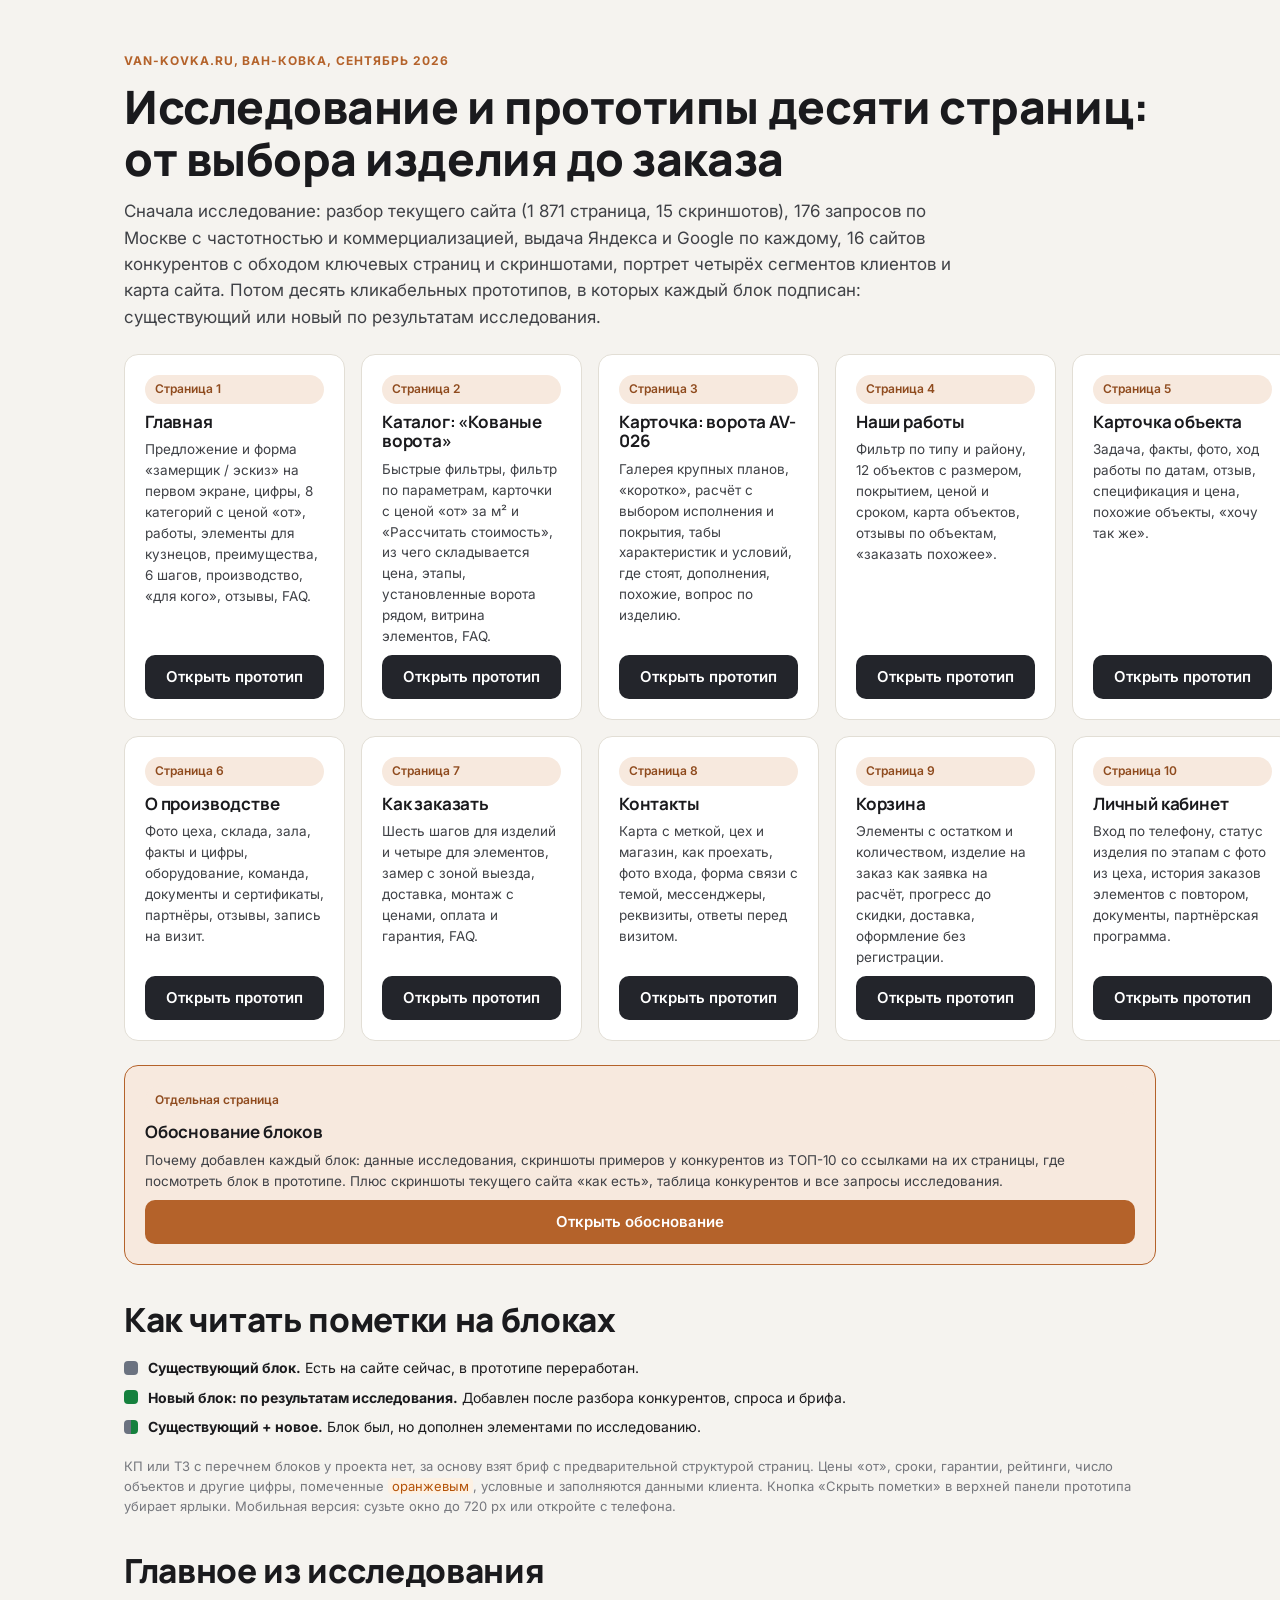
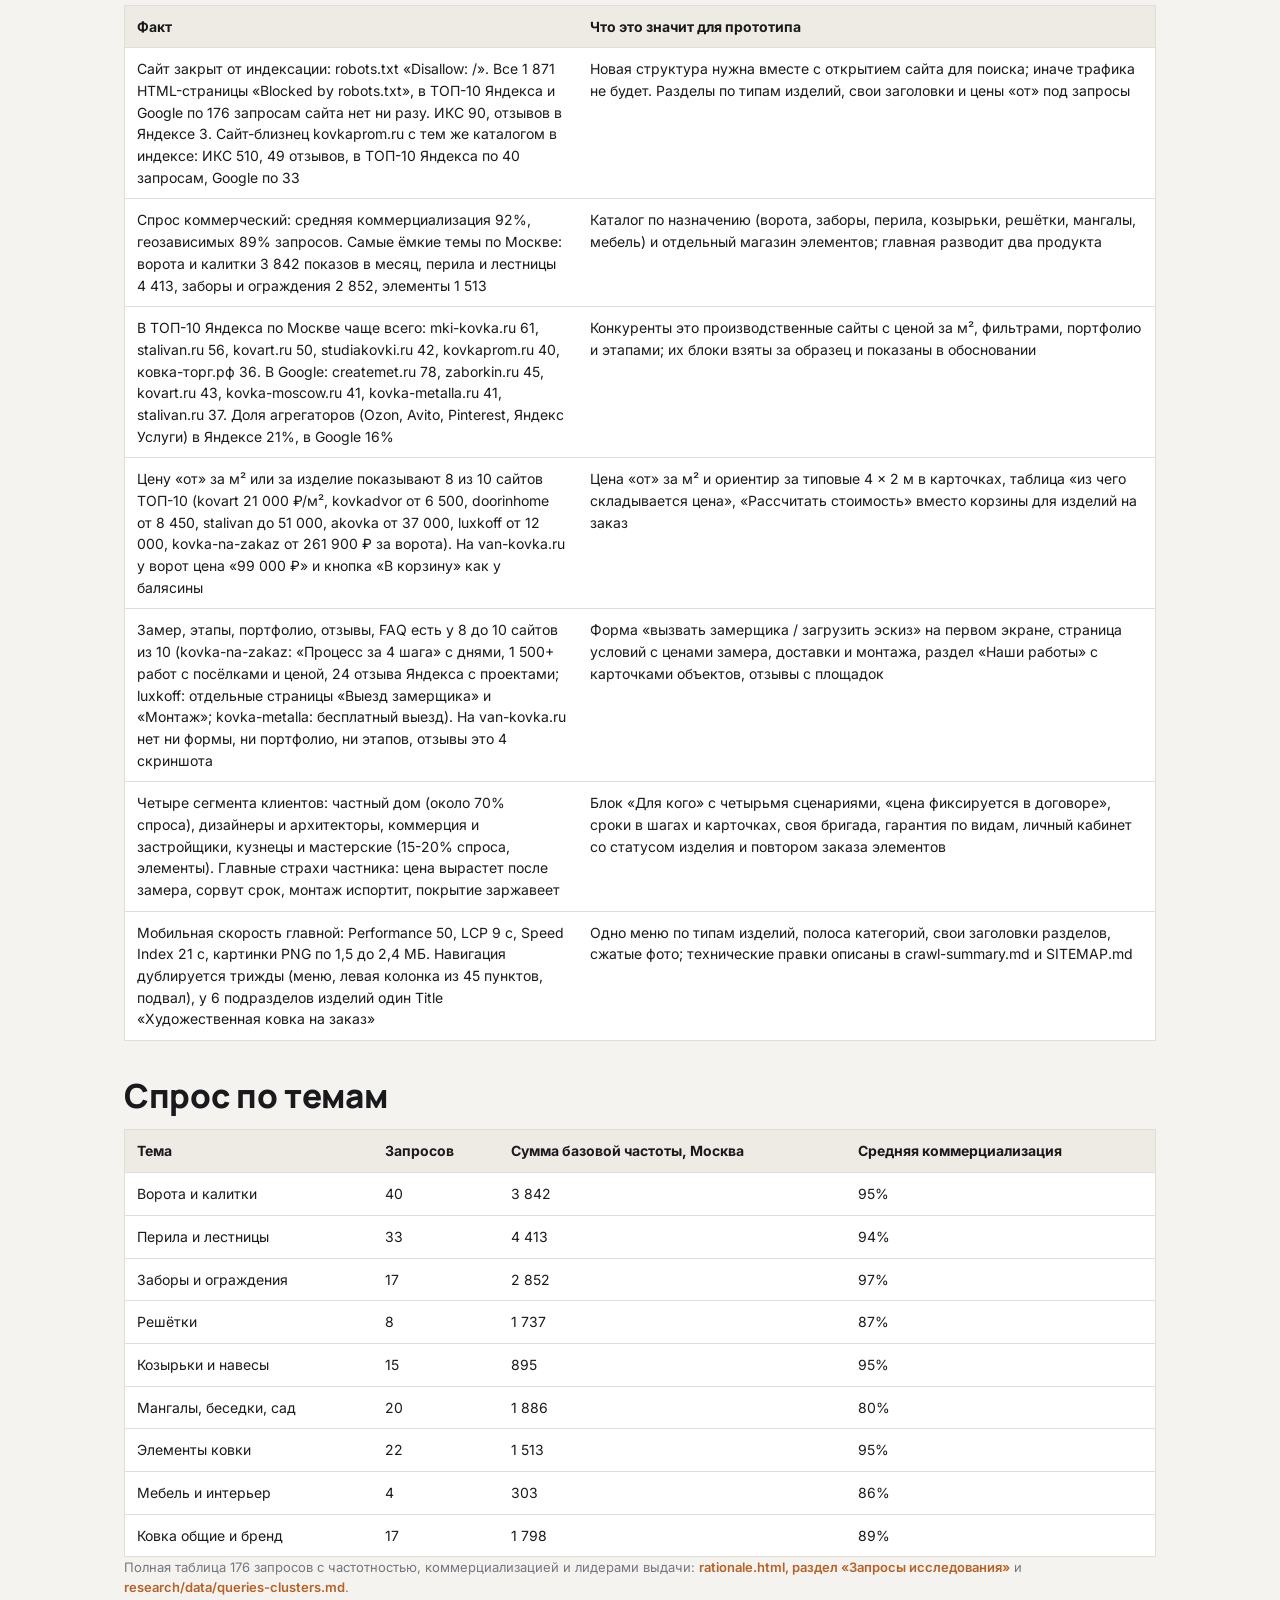
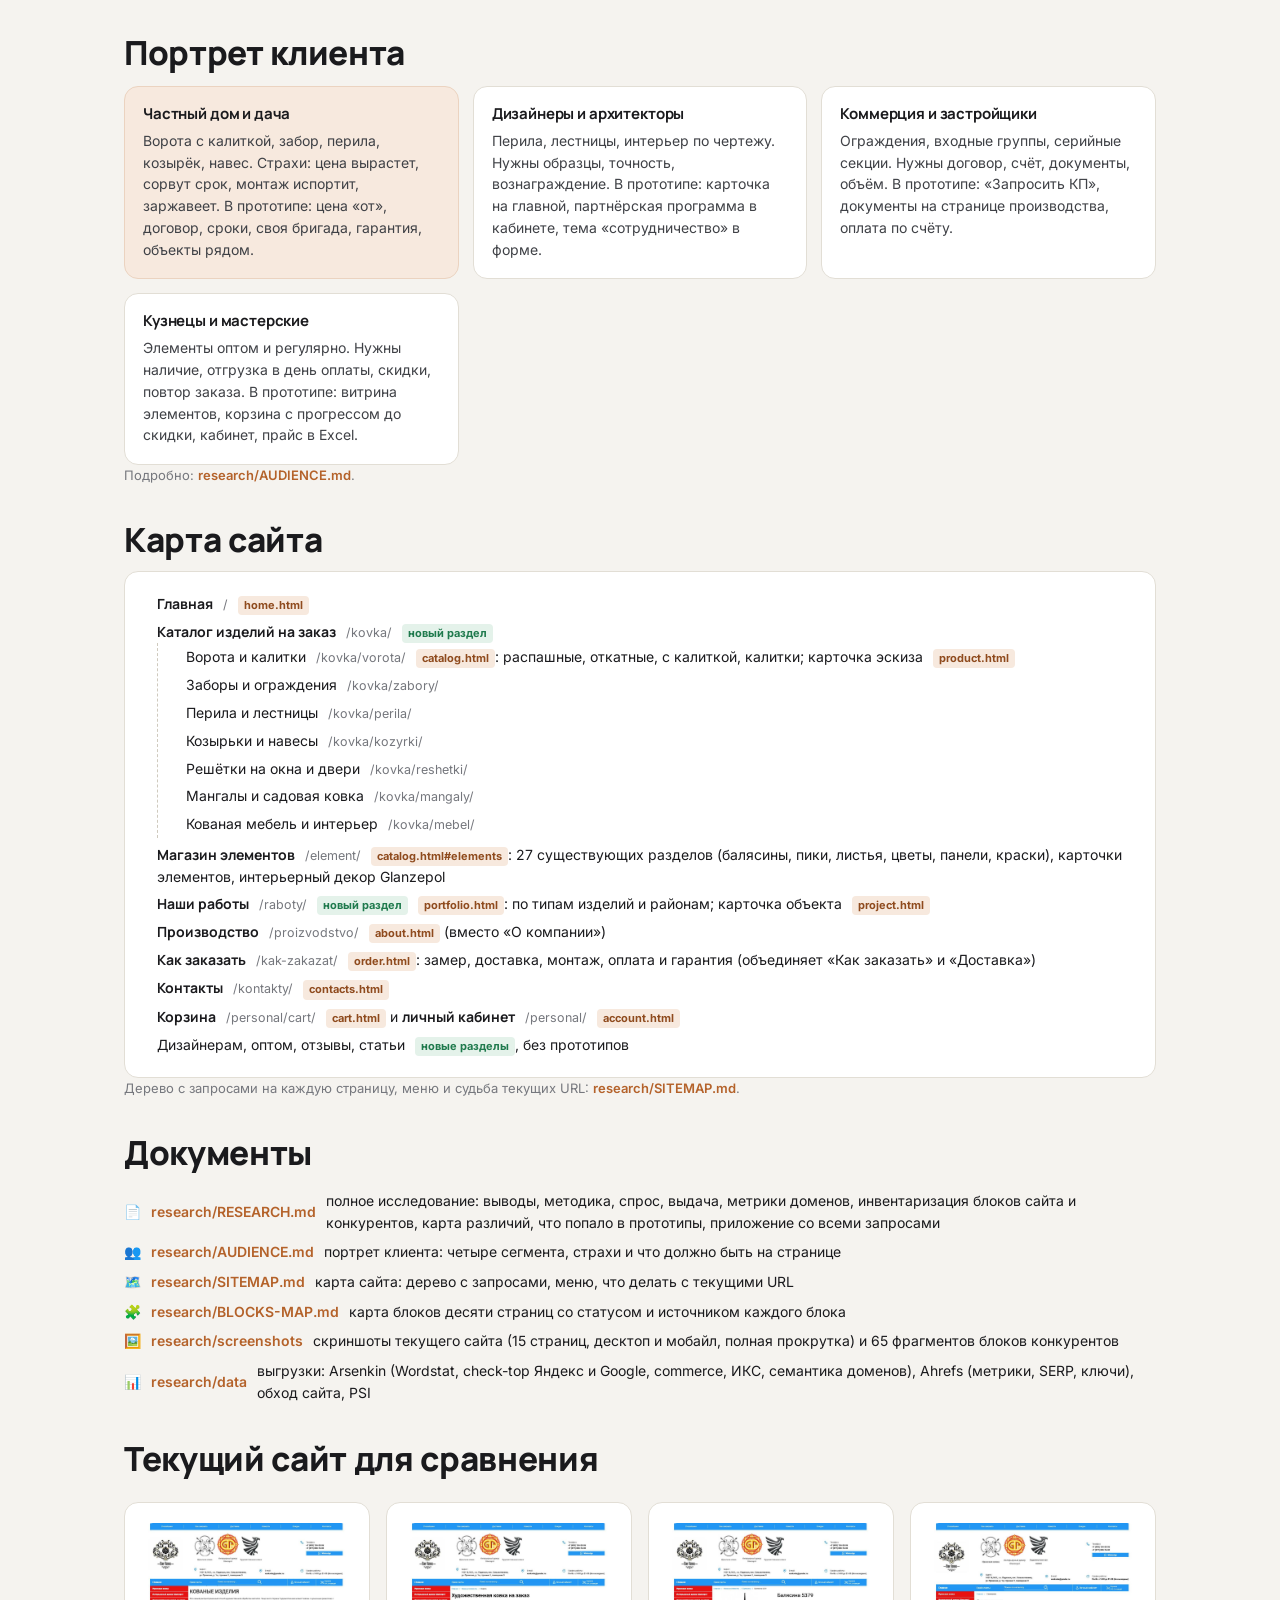
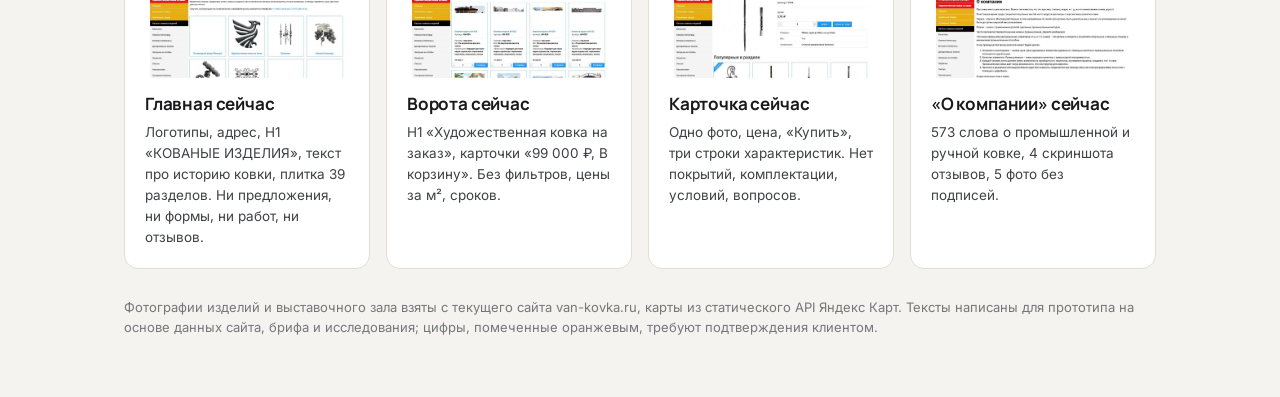
==== index.html @ 73a7fd53 "Исследование и прототипы десяти страниц van-kovka.ru: главная, каталог, карточка, работы, объект, пр" ====
<!DOCTYPE html>
<html lang="ru">
<head>
<meta charset="utf-8">
<meta name="viewport" content="width=device-width, initial-scale=1">
<title>Ван-Ковка: прототипы и исследование конкурентов</title>
<meta name="description" content="Прототипы десяти страниц van-kovka.ru (главная, каталог, карточка, портфолио, объект, производство, как заказать, контакты, корзина, кабинет) по итогам исследования 176 запросов, выдачи Яндекса и Google и 16 сайтов конкурентов.">
<link rel="preconnect" href="https://fonts.googleapis.com">
<link rel="preconnect" href="https://fonts.gstatic.com" crossorigin>
<link href="https://fonts.googleapis.com/css2?family=Inter:wght@400;500;600;700&family=Manrope:wght@500;700;800&display=swap" rel="stylesheet">
<link rel="icon" href="data:image/svg+xml,%3Csvg xmlns=%27http://www.w3.org/2000/svg%27 viewBox=%270 0 32 32%27%3E%3Crect width=%2732%27 height=%2732%27 rx=%277%27 fill=%27%23B4622A%27/%3E%3Ctext x=%2716%27 y=%2722%27 font-size=%2716%27 font-family=%27Arial%27 font-weight=%27700%27 fill=%27white%27 text-anchor=%27middle%27%3EВ%3C/text%3E%3C/svg%3E">
<link rel="stylesheet" href="assets/styles.css?v=1">
<style>body{padding-top:0}.hub .tree{margin-top:12px}.hub h2{margin-top:36px}.hub .hub-card img{border-radius:8px;margin-bottom:8px}.hub .persona-grid .info h3{font-size:15px}</style>
</head>
<body>
<div class="hub">
  <span class="eyebrow">van-kovka.ru, Ван-Ковка, сентябрь 2026</span>
  <h1>Исследование и прототипы десяти страниц: от выбора изделия до заказа</h1>
  <p style="font-size:17px;color:var(--ink-2);max-width:860px;margin-top:12px">Сначала исследование: разбор текущего сайта (1 871 страница, 15 скриншотов), 176 запросов по Москве с частотностью и коммерциализацией, выдача Яндекса и Google по каждому, 16 сайтов конкурентов с обходом ключевых страниц и скриншотами, портрет четырёх сегментов клиентов и карта сайта. Потом десять кликабельных прототипов, в которых каждый блок подписан: существующий или новый по результатам исследования.</p>

  <div class="hub-grid five"><a class="hub-card" href="prototypes/home.html"><span class="chip brand">Страница 1</span><h3>Главная</h3><p>Предложение и форма «замерщик / эскиз» на первом экране, цифры, 8 категорий с ценой «от», работы, элементы для кузнецов, преимущества, 6 шагов, производство, «для кого», отзывы, FAQ.</p><span class="btn btn-dark">Открыть прототип</span></a><a class="hub-card" href="prototypes/catalog.html"><span class="chip brand">Страница 2</span><h3>Каталог: «Кованые ворота»</h3><p>Быстрые фильтры, фильтр по параметрам, карточки с ценой «от» за м² и «Рассчитать стоимость», из чего складывается цена, этапы, установленные ворота рядом, витрина элементов, FAQ.</p><span class="btn btn-dark">Открыть прототип</span></a><a class="hub-card" href="prototypes/product.html"><span class="chip brand">Страница 3</span><h3>Карточка: ворота AV-026</h3><p>Галерея крупных планов, «коротко», расчёт с выбором исполнения и покрытия, табы характеристик и условий, где стоят, дополнения, похожие, вопрос по изделию.</p><span class="btn btn-dark">Открыть прототип</span></a><a class="hub-card" href="prototypes/portfolio.html"><span class="chip brand">Страница 4</span><h3>Наши работы</h3><p>Фильтр по типу и району, 12 объектов с размером, покрытием, ценой и сроком, карта объектов, отзывы по объектам, «заказать похожее».</p><span class="btn btn-dark">Открыть прототип</span></a><a class="hub-card" href="prototypes/project.html"><span class="chip brand">Страница 5</span><h3>Карточка объекта</h3><p>Задача, факты, фото, ход работы по датам, отзыв, спецификация и цена, похожие объекты, «хочу так же».</p><span class="btn btn-dark">Открыть прототип</span></a><a class="hub-card" href="prototypes/about.html"><span class="chip brand">Страница 6</span><h3>О производстве</h3><p>Фото цеха, склада, зала, факты и цифры, оборудование, команда, документы и сертификаты, партнёры, отзывы, запись на визит.</p><span class="btn btn-dark">Открыть прототип</span></a><a class="hub-card" href="prototypes/order.html"><span class="chip brand">Страница 7</span><h3>Как заказать</h3><p>Шесть шагов для изделий и четыре для элементов, замер с зоной выезда, доставка, монтаж с ценами, оплата и гарантия, FAQ.</p><span class="btn btn-dark">Открыть прототип</span></a><a class="hub-card" href="prototypes/contacts.html"><span class="chip brand">Страница 8</span><h3>Контакты</h3><p>Карта с меткой, цех и магазин, как проехать, фото входа, форма связи с темой, мессенджеры, реквизиты, ответы перед визитом.</p><span class="btn btn-dark">Открыть прототип</span></a><a class="hub-card" href="prototypes/cart.html"><span class="chip brand">Страница 9</span><h3>Корзина</h3><p>Элементы с остатком и количеством, изделие на заказ как заявка на расчёт, прогресс до скидки, доставка, оформление без регистрации.</p><span class="btn btn-dark">Открыть прототип</span></a><a class="hub-card" href="prototypes/account.html"><span class="chip brand">Страница 10</span><h3>Личный кабинет</h3><p>Вход по телефону, статус изделия по этапам с фото из цеха, история заказов элементов с повтором, документы, партнёрская программа.</p><span class="btn btn-dark">Открыть прототип</span></a></div>

  <a class="hub-card" href="rationale.html" style="border-color:var(--brand);background:var(--brand-soft);margin-bottom:8px"><span class="chip brand">Отдельная страница</span><h3>Обоснование блоков</h3><p>Почему добавлен каждый блок: данные исследования, скриншоты примеров у конкурентов из ТОП-10 со ссылками на их страницы, где посмотреть блок в прототипе. Плюс скриншоты текущего сайта «как есть», таблица конкурентов и все запросы исследования.</p><span class="btn btn-primary">Открыть обоснование</span></a>

  <h2>Как читать пометки на блоках</h2>
  <div class="legend">
    <div><i style="background:#6B7280"></i><span><b>Существующий блок.</b> Есть на сайте сейчас, в прототипе переработан.</span></div>
    <div><i style="background:#15803D"></i><span><b>Новый блок: по результатам исследования.</b> Добавлен после разбора конкурентов, спроса и брифа.</span></div>
    <div><i style="background:linear-gradient(90deg,#6B7280 0 50%,#15803D 50% 100%)"></i><span><b>Существующий + новое.</b> Блок был, но дополнен элементами по исследованию.</span></div>
  </div>
  <p class="muted small">КП или ТЗ с перечнем блоков у проекта нет, за основу взят бриф с предварительной структурой страниц. Цены «от», сроки, гарантии, рейтинги, число объектов и другие цифры, помеченные <span class="fill">оранжевым</span>, условные и заполняются данными клиента. Кнопка «Скрыть пометки» в верхней панели прототипа убирает ярлыки. Мобильная версия: сузьте окно до 720 px или откройте с телефона.</p>

  <h2>Главное из исследования</h2>
  <table style="margin-top:14px">
    <tr><th style="width:44%">Факт</th><th>Что это значит для прототипа</th></tr>
    <tr><td>Сайт закрыт от индексации: robots.txt «Disallow: /». Все 1 871 HTML-страницы «Blocked by robots.txt», в ТОП-10 Яндекса и Google по 176 запросам сайта нет ни разу. ИКС 90, отзывов в Яндексе 3. Сайт-близнец kovkaprom.ru с тем же каталогом в индексе: ИКС 510, 49 отзывов, в ТОП-10 Яндекса по 40 запросам, Google по 33</td><td>Новая структура нужна вместе с открытием сайта для поиска; иначе трафика не будет. Разделы по типам изделий, свои заголовки и цены «от» под запросы</td></tr>
    <tr><td>Спрос коммерческий: средняя коммерциализация 92%, геозависимых 89% запросов. Самые ёмкие темы по Москве: ворота и калитки 3 842 показов в месяц, перила и лестницы 4 413, заборы и ограждения 2 852, элементы 1 513</td><td>Каталог по назначению (ворота, заборы, перила, козырьки, решётки, мангалы, мебель) и отдельный магазин элементов; главная разводит два продукта</td></tr>
    <tr><td>В ТОП-10 Яндекса по Москве чаще всего: mki-kovka.ru 61, stalivan.ru 56, kovart.ru 50, studiakovki.ru 42, kovkaprom.ru 40, ковка-торг.рф 36. В Google: createmet.ru 78, zaborkin.ru 45, kovart.ru 43, kovka-moscow.ru 41, kovka-metalla.ru 41, stalivan.ru 37. Доля агрегаторов (Ozon, Avito, Pinterest, Яндекс Услуги) в Яндексе 21%, в Google 16%</td><td>Конкуренты это производственные сайты с ценой за м², фильтрами, портфолио и этапами; их блоки взяты за образец и показаны в обосновании</td></tr>
    <tr><td>Цену «от» за м² или за изделие показывают 8 из 10 сайтов ТОП-10 (kovart 21 000 ₽/м², kovkadvor от 6 500, doorinhome от 8 450, stalivan до 51 000, akovka от 37 000, luxkoff от 12 000, kovka-na-zakaz от 261 900 ₽ за ворота). На van-kovka.ru у ворот цена «99 000 ₽» и кнопка «В корзину» как у балясины</td><td>Цена «от» за м² и ориентир за типовые 4 × 2 м в карточках, таблица «из чего складывается цена», «Рассчитать стоимость» вместо корзины для изделий на заказ</td></tr>
    <tr><td>Замер, этапы, портфолио, отзывы, FAQ есть у 8 до 10 сайтов из 10 (kovka-na-zakaz: «Процесс за 4 шага» с днями, 1 500+ работ с посёлками и ценой, 24 отзыва Яндекса с проектами; luxkoff: отдельные страницы «Выезд замерщика» и «Монтаж»; kovka-metalla: бесплатный выезд). На van-kovka.ru нет ни формы, ни портфолио, ни этапов, отзывы это 4 скриншота</td><td>Форма «вызвать замерщика / загрузить эскиз» на первом экране, страница условий с ценами замера, доставки и монтажа, раздел «Наши работы» с карточками объектов, отзывы с площадок</td></tr>
    <tr><td>Четыре сегмента клиентов: частный дом (около 70% спроса), дизайнеры и архитекторы, коммерция и застройщики, кузнецы и мастерские (15-20% спроса, элементы). Главные страхи частника: цена вырастет после замера, сорвут срок, монтаж испортит, покрытие заржавеет</td><td>Блок «Для кого» с четырьмя сценариями, «цена фиксируется в договоре», сроки в шагах и карточках, своя бригада, гарантия по видам, личный кабинет со статусом изделия и повтором заказа элементов</td></tr>
    <tr><td>Мобильная скорость главной: Performance 50, LCP 9 с, Speed Index 21 с, картинки PNG по 1,5 до 2,4 МБ. Навигация дублируется трижды (меню, левая колонка из 45 пунктов, подвал), у 6 подразделов изделий один Title «Художественная ковка на заказ»</td><td>Одно меню по типам изделий, полоса категорий, свои заголовки разделов, сжатые фото; технические правки описаны в crawl-summary.md и SITEMAP.md</td></tr>
  </table>

  <h2>Спрос по темам</h2>
  <table style="margin-top:14px"><tr><th>Тема</th><th>Запросов</th><th>Сумма базовой частоты, Москва</th><th>Средняя коммерциализация</th></tr><tr><td>Ворота и калитки</td><td>40</td><td>3 842</td><td>95%</td></tr><tr><td>Перила и лестницы</td><td>33</td><td>4 413</td><td>94%</td></tr><tr><td>Заборы и ограждения</td><td>17</td><td>2 852</td><td>97%</td></tr><tr><td>Решётки</td><td>8</td><td>1 737</td><td>87%</td></tr><tr><td>Козырьки и навесы</td><td>15</td><td>895</td><td>95%</td></tr><tr><td>Мангалы, беседки, сад</td><td>20</td><td>1 886</td><td>80%</td></tr><tr><td>Элементы ковки</td><td>22</td><td>1 513</td><td>95%</td></tr><tr><td>Мебель и интерьер</td><td>4</td><td>303</td><td>86%</td></tr><tr><td>Ковка общие и бренд</td><td>17</td><td>1 798</td><td>89%</td></tr></table>
  <p class="muted small">Полная таблица 176 запросов с частотностью, коммерциализацией и лидерами выдачи: <a href="rationale.html#queries" style="color:var(--brand);font-weight:600">rationale.html, раздел «Запросы исследования»</a> и <a href="https://github.com/takedown-desing/van-kovka-prototype/blob/main/research/data/queries-clusters.md" style="color:var(--brand);font-weight:600">research/data/queries-clusters.md</a>.</p>

  <h2>Портрет клиента</h2>
  <div class="persona-grid" style="margin-top:14px">
    <div class="info accent"><h3>Частный дом и дача</h3><p>Ворота с калиткой, забор, перила, козырёк, навес. Страхи: цена вырастет, сорвут срок, монтаж испортит, заржавеет. В прототипе: цена «от», договор, сроки, своя бригада, гарантия, объекты рядом.</p></div>
    <div class="info"><h3>Дизайнеры и архитекторы</h3><p>Перила, лестницы, интерьер по чертежу. Нужны образцы, точность, вознаграждение. В прототипе: карточка на главной, партнёрская программа в кабинете, тема «сотрудничество» в форме.</p></div>
    <div class="info"><h3>Коммерция и застройщики</h3><p>Ограждения, входные группы, серийные секции. Нужны договор, счёт, документы, объём. В прототипе: «Запросить КП», документы на странице производства, оплата по счёту.</p></div>
    <div class="info"><h3>Кузнецы и мастерские</h3><p>Элементы оптом и регулярно. Нужны наличие, отгрузка в день оплаты, скидки, повтор заказа. В прототипе: витрина элементов, корзина с прогрессом до скидки, кабинет, прайс в Excel.</p></div>
  </div>
  <p class="muted small">Подробно: <a href="https://github.com/takedown-desing/van-kovka-prototype/blob/main/research/AUDIENCE.md" style="color:var(--brand);font-weight:600">research/AUDIENCE.md</a>.</p>

  <h2>Карта сайта</h2>
  <div class="tree">
    <ul>
      <li><b>Главная</b> <span class="u">/</span> <span class="k">home.html</span></li>
      <li><b>Каталог изделий на заказ</b> <span class="u">/kovka/</span> <span class="n">новый раздел</span>
        <ul>
          <li>Ворота и калитки <span class="u">/kovka/vorota/</span> <span class="k">catalog.html</span>: распашные, откатные, с калиткой, калитки; карточка эскиза <span class="k">product.html</span></li>
          <li>Заборы и ограждения <span class="u">/kovka/zabory/</span></li>
          <li>Перила и лестницы <span class="u">/kovka/perila/</span></li>
          <li>Козырьки и навесы <span class="u">/kovka/kozyrki/</span></li>
          <li>Решётки на окна и двери <span class="u">/kovka/reshetki/</span></li>
          <li>Мангалы и садовая ковка <span class="u">/kovka/mangaly/</span></li>
          <li>Кованая мебель и интерьер <span class="u">/kovka/mebel/</span></li>
        </ul>
      </li>
      <li><b>Магазин элементов</b> <span class="u">/element/</span> <span class="k">catalog.html#elements</span>: 27 существующих разделов (балясины, пики, листья, цветы, панели, краски), карточки элементов, интерьерный декор Glanzepol</li>
      <li><b>Наши работы</b> <span class="u">/raboty/</span> <span class="n">новый раздел</span> <span class="k">portfolio.html</span>: по типам изделий и районам; карточка объекта <span class="k">project.html</span></li>
      <li><b>Производство</b> <span class="u">/proizvodstvo/</span> <span class="k">about.html</span> (вместо «О компании»)</li>
      <li><b>Как заказать</b> <span class="u">/kak-zakazat/</span> <span class="k">order.html</span>: замер, доставка, монтаж, оплата и гарантия (объединяет «Как заказать» и «Доставка»)</li>
      <li><b>Контакты</b> <span class="u">/kontakty/</span> <span class="k">contacts.html</span></li>
      <li><b>Корзина</b> <span class="u">/personal/cart/</span> <span class="k">cart.html</span> и <b>личный кабинет</b> <span class="u">/personal/</span> <span class="k">account.html</span></li>
      <li>Дизайнерам, оптом, отзывы, статьи <span class="n">новые разделы</span>, без прототипов</li>
    </ul>
  </div>
  <p class="muted small">Дерево с запросами на каждую страницу, меню и судьба текущих URL: <a href="https://github.com/takedown-desing/van-kovka-prototype/blob/main/research/SITEMAP.md" style="color:var(--brand);font-weight:600">research/SITEMAP.md</a>.</p>

  <h2>Документы</h2>
  <div class="legend">
    <div><span>📄</span><a href="https://github.com/takedown-desing/van-kovka-prototype/blob/main/research/RESEARCH.md" style="color:var(--brand);font-weight:600">research/RESEARCH.md</a><span>полное исследование: выводы, методика, спрос, выдача, метрики доменов, инвентаризация блоков сайта и конкурентов, карта различий, что попало в прототипы, приложение со всеми запросами</span></div>
    <div><span>👥</span><a href="https://github.com/takedown-desing/van-kovka-prototype/blob/main/research/AUDIENCE.md" style="color:var(--brand);font-weight:600">research/AUDIENCE.md</a><span>портрет клиента: четыре сегмента, страхи и что должно быть на странице</span></div>
    <div><span>🗺️</span><a href="https://github.com/takedown-desing/van-kovka-prototype/blob/main/research/SITEMAP.md" style="color:var(--brand);font-weight:600">research/SITEMAP.md</a><span>карта сайта: дерево с запросами, меню, что делать с текущими URL</span></div>
    <div><span>🧩</span><a href="https://github.com/takedown-desing/van-kovka-prototype/blob/main/research/BLOCKS-MAP.md" style="color:var(--brand);font-weight:600">research/BLOCKS-MAP.md</a><span>карта блоков десяти страниц со статусом и источником каждого блока</span></div>
    <div><span>🖼️</span><a href="https://github.com/takedown-desing/van-kovka-prototype/tree/main/research/screenshots" style="color:var(--brand);font-weight:600">research/screenshots</a><span>скриншоты текущего сайта (15 страниц, десктоп и мобайл, полная прокрутка) и 65 фрагментов блоков конкурентов</span></div>
    <div><span>📊</span><a href="https://github.com/takedown-desing/van-kovka-prototype/tree/main/research/data" style="color:var(--brand);font-weight:600">research/data</a><span>выгрузки: Arsenkin (Wordstat, check-top Яндекс и Google, commerce, ИКС, семантика доменов), Ahrefs (метрики, SERP, ключи), обход сайта, PSI</span></div>
  </div>

  <h2>Текущий сайт для сравнения</h2>
  <div class="hub-grid four">
    <a class="hub-card" href="research/screenshots/van-kovka_home_desktop.jpeg"><img src="research/screenshots/was/was-home-top.jpg" alt="" loading="lazy"><h3>Главная сейчас</h3><p>Логотипы, адрес, H1 «КОВАНЫЕ ИЗДЕЛИЯ», текст про историю ковки, плитка 39 разделов. Ни предложения, ни формы, ни работ, ни отзывов.</p></a>
    <a class="hub-card" href="research/screenshots/van-kovka_vorota_desktop.jpeg"><img src="research/screenshots/was/was-vorota-top.jpg" alt="" loading="lazy"><h3>Ворота сейчас</h3><p>H1 «Художественная ковка на заказ», карточки «99 000 ₽, В корзину». Без фильтров, цены за м², сроков.</p></a>
    <a class="hub-card" href="research/screenshots/van-kovka_product_desktop.jpeg"><img src="research/screenshots/was/was-product-top.jpg" alt="" loading="lazy"><h3>Карточка сейчас</h3><p>Одно фото, цена, «Купить», три строки характеристик. Нет покрытий, комплектации, условий, вопросов.</p></a>
    <a class="hub-card" href="research/screenshots/van-kovka_about_desktop.jpeg"><img src="research/screenshots/was/was-about-top.jpg" alt="" loading="lazy"><h3>«О компании» сейчас</h3><p>573 слова о промышленной и ручной ковке, 4 скриншота отзывов, 5 фото без подписей.</p></a>
  </div>

  <p class="muted small" style="margin-top:28px">Фотографии изделий и выставочного зала взяты с текущего сайта van-kovka.ru, карты из статического API Яндекс Карт. Тексты написаны для прототипа на основе данных сайта, брифа и исследования; цифры, помеченные оранжевым, требуют подтверждения клиентом.</p>
</div>
</body>
</html>
---- assets/styles.css ----
/* Ван-Ковка, прототип. Дизайн-система.
   Направление: производственный сайт художественной ковки. Светлый тёплый фон, графитовый текст,
   медный акцент на действиях (цвет патины и горячего металла), тёмный графит в шапке и на тёмных секциях.
   Логотип и фотографии взяты с текущего сайта van-kovka.ru. */

:root{
  --bg:#F5F3EF;
  --surface:#FFFFFF;
  --surface-2:#EEEBE4;
  --ink:#1A1A1D;
  --ink-2:#3F4146;
  --muted:#75777D;
  --line:#E2DED5;
  --line-2:#CFCABE;
  --brand:#B4622A;
  --brand-dark:#8F4B1E;
  --brand-soft:#F7E9DE;
  --dark:#23252B;
  --dark-2:#33363E;
  --gold:#C9A35A;
  --gold-soft:#F6EFDD;
  --ok:#1F7A4D;
  --ok-soft:#E4F2EA;
  --warn:#B45309;
  --warn-soft:#FDF1E3;
  --tag-old:#6B7280;
  --tag-kp:#2563EB;
  --tag-res:#15803D;
  --radius:14px;
  --radius-s:10px;
  --shadow:0 1px 2px rgba(26,26,29,.04),0 8px 24px rgba(26,26,29,.06);
  --shadow-2:0 12px 40px rgba(26,26,29,.16);
  --container:1240px;
  --font-h:"Manrope",system-ui,-apple-system,"Segoe UI",Roboto,sans-serif;
  --font-b:"Inter",system-ui,-apple-system,"Segoe UI",Roboto,sans-serif;
}

*{box-sizing:border-box}
.product-top>*,.proj-head>*,.cart-layout>*,.lk-layout>*,.catalog-layout>*,.qa>*,.faq-2>*,.calc>*,.route>*,.split>*,.hero .container>*,.info-grid>*,.prod-grid>*,.work-grid>*,.cat-grid>*,.el-grid>*,.steps>*,.cross-grid>*{min-width:0}
html{scroll-behavior:smooth;-webkit-text-size-adjust:100%}
body{margin:0;background:var(--bg);color:var(--ink);font:15px/1.55 var(--font-b);padding-top:44px}
img{max-width:100%;display:block}
a{color:inherit;text-decoration:none}
button{font:inherit;cursor:pointer}
input,select,textarea{font:inherit}
h1,h2,h3,h4{font-family:var(--font-h);margin:0;line-height:1.15;letter-spacing:-.01em}
h1{font-size:clamp(28px,3.6vw,46px);font-weight:800}
h2{font-size:clamp(24px,2.6vw,34px);font-weight:800}
h3{font-size:19px;font-weight:700}
h4{font-size:16px;font-weight:700}
p{margin:0 0 12px}
ul{margin:0}
.muted{color:var(--muted)}
.small{font-size:13px}
.container{max-width:var(--container);margin:0 auto;padding:0 24px}
.section{padding:44px 0}
.section.alt{background:var(--surface)}
.section-head{display:flex;justify-content:space-between;align-items:flex-end;gap:24px;margin-bottom:26px}
.section-head p{max-width:720px;color:var(--ink-2);margin:8px 0 0}
.eyebrow{display:inline-block;font-size:12px;font-weight:700;letter-spacing:.08em;text-transform:uppercase;color:var(--brand);margin-bottom:10px}
.fill{color:var(--warn);background:var(--warn-soft);border-radius:4px;padding:0 4px}

/* ---------- Панель прототипа ---------- */
.proto-bar{position:fixed;top:0;left:0;right:0;height:44px;background:#111214;color:#fff;z-index:1000;display:flex;align-items:center;gap:14px;padding:0 16px;font-size:13px}
.proto-bar .pb-title{font-weight:700;white-space:nowrap}
.proto-bar nav{display:flex;gap:2px;overflow:auto;scrollbar-width:none;min-width:0}
.proto-bar nav::-webkit-scrollbar{display:none}
.proto-bar nav a{padding:6px 9px;border-radius:8px;color:#C9CDD6;white-space:nowrap}
.proto-bar nav a.active,.proto-bar nav a:hover{background:#2A2C31;color:#fff}
.proto-bar .pb-legend{display:flex;gap:10px;margin-left:auto;align-items:center;flex:none}
.proto-bar .pb-legend span{display:inline-flex;align-items:center;gap:6px;color:#C9CDD6;white-space:nowrap}
.proto-bar .pb-legend i{width:10px;height:10px;border-radius:3px;display:inline-block}
.proto-bar .pb-toggle{background:#2A2C31;color:#fff;border:0;border-radius:8px;padding:6px 10px;white-space:nowrap}
@media (max-width:1100px){.proto-bar .pb-legend span{display:none}}
@media (max-width:720px){.proto-bar{gap:8px;padding:0 10px}.proto-bar .pb-title{display:none}.proto-bar nav{flex:1}.proto-bar nav a{padding:6px 8px;font-size:12px}.proto-bar .pb-toggle{font-size:12px;padding:6px 8px}}

/* ---------- Ярлыки блоков ---------- */
.blk{position:relative}
.blk::before{content:attr(data-label);position:absolute;top:10px;left:10px;z-index:20;font:600 11px/1.25 var(--font-b);letter-spacing:.02em;color:#fff;padding:6px 9px;border-radius:6px;box-shadow:0 2px 6px rgba(0,0,0,.18);pointer-events:none;white-space:normal;max-width:min(760px,calc(100% - 20px))}
.blk[data-tag="old"]::before{background:var(--tag-old)}
.blk[data-tag="kp"]::before{background:var(--tag-kp)}
.blk[data-tag="res"]::before{background:var(--tag-res)}
.blk[data-tag="mix"]::before{background:linear-gradient(90deg,var(--tag-old) 0 50%,var(--tag-res) 50% 100%)}
.hide-tags .blk::before{display:none}
.blk.blk-inline{flex-wrap:wrap}
.blk.blk-inline::before{position:static;display:inline-block;margin-bottom:10px;width:max-content;max-width:100%;flex-basis:100%;grid-column:1/-1}
.hide-tags .blk.blk-inline::before{display:none}
.blk-pad{padding-top:34px}
.hide-tags .blk-pad{padding-top:0}

/* ---------- Кнопки ---------- */
.btn{display:inline-flex;align-items:center;justify-content:center;gap:8px;border-radius:var(--radius-s);padding:12px 20px;font-weight:600;border:1px solid transparent;line-height:1.2;transition:.15s;white-space:nowrap}
.btn-primary{background:var(--brand);color:#fff}
.btn-primary:hover{background:var(--brand-dark)}
.btn-dark{background:var(--dark);color:#fff}
.btn-dark:hover{background:var(--dark-2)}
.btn-outline{background:transparent;border-color:var(--line-2);color:var(--ink)}
.btn-outline:hover{border-color:var(--ink);background:#fff}
.btn-light{background:#fff;color:var(--dark)}
.btn-ghost{background:transparent;color:var(--ink-2)}
.btn-ghost:hover{background:var(--surface-2)}
.btn-lg{padding:15px 26px;font-size:16px}
.btn-sm{padding:9px 14px;font-size:14px}
.btn-block{width:100%}
.btn svg{width:18px;height:18px;flex:none}
.btn.on-dark{color:#fff;border-color:rgba(255,255,255,.4)}
.btn.on-dark:hover{background:rgba(255,255,255,.1)}

/* ---------- Верхняя полоса и шапка ---------- */
.topbar{background:var(--dark);color:#B9BCC6;font-size:13px}
.topbar .container{display:flex;gap:22px;align-items:center;height:36px}
.topbar .grow{flex:1}
.topbar a:hover{color:#fff}
.topbar .direct{color:#fff;font-weight:600}
.header{background:var(--surface);border-bottom:1px solid var(--line);position:sticky;top:44px;z-index:500}
.header .container{display:flex;align-items:center;gap:18px;height:78px}
.logo{display:flex;align-items:center;gap:12px;flex:none}
.logo img{height:52px;width:auto}
.logo .lg-txt b{display:block;font-family:var(--font-h);font-size:17px;line-height:1.1}
.logo .lg-txt span{font-size:11.5px;color:var(--muted)}
.hnav{display:flex;gap:2px;flex:1;min-width:0;overflow:auto;scrollbar-width:none}
.hnav::-webkit-scrollbar{display:none}
.hnav a{padding:8px 11px;border-radius:8px;font-weight:600;font-size:14px;white-space:nowrap;color:var(--ink-2)}
.hnav a:hover,.hnav a.active{background:var(--surface-2);color:var(--ink)}
.hdr-phone{text-align:right;flex:none}
.hdr-phone b{display:block;font-size:17px;font-family:var(--font-h)}
.hdr-phone span{font-size:12px;color:var(--muted)}
.msgs{display:flex;gap:6px;flex:none}
.msg{width:40px;height:40px;border-radius:10px;display:inline-flex;align-items:center;justify-content:center;border:1px solid var(--line);color:var(--ink-2);background:#fff}
.msg:hover{border-color:var(--ink)}
.msg svg{width:20px;height:20px}
.msg.wa{color:#1EAA5B}.msg.tg{color:#2AA3E0}.msg.mx{color:#6B3BD6}
.hdr-icons{display:flex;gap:6px;flex:none}
.hdr-icons a{position:relative}
.hdr-icons .cnt{position:absolute;top:-6px;right:-6px;background:var(--brand);color:#fff;font-size:11px;font-weight:700;border-radius:999px;min-width:18px;height:18px;display:flex;align-items:center;justify-content:center;padding:0 4px}
.burger{display:none;width:44px;height:44px;border:1px solid var(--line);border-radius:10px;background:#fff;align-items:center;justify-content:center}
.burger svg{width:22px;height:22px}
.catbar{background:var(--surface);border-bottom:1px solid var(--line)}
.catbar .container{display:flex;gap:2px;height:46px;align-items:center;overflow:auto;scrollbar-width:none}
.catbar .container::-webkit-scrollbar{display:none}
.catbar a{padding:7px 11px;border-radius:8px;font-size:13.5px;font-weight:500;white-space:nowrap;color:var(--ink-2)}
.catbar a:hover,.catbar a.active{background:var(--brand-soft);color:var(--brand-dark)}
.catbar a.all{font-weight:700;color:var(--ink)}

/* мобильное меню */
.drawer{position:fixed;inset:44px 0 0 0;background:rgba(17,18,20,.5);z-index:900;display:none}
.drawer.open{display:block}
.drawer .panel{background:#fff;width:min(360px,88vw);height:100%;overflow:auto;padding:20px}
.drawer .panel h4{margin:14px 0 8px;color:var(--muted);font-size:12px;text-transform:uppercase;letter-spacing:.08em}
.drawer .panel a{display:block;padding:10px 0;border-bottom:1px solid var(--line);font-weight:500}
.drawer .close{float:right;border:0;background:var(--surface-2);border-radius:8px;width:36px;height:36px}

/* ---------- Первый экран ---------- */
.hero{color:#fff;position:relative;overflow:hidden;background:linear-gradient(90deg,rgba(35,37,43,.95) 0,rgba(35,37,43,.86) 45%,rgba(35,37,43,.45) 100%),url("img/hero.jpg") center/cover no-repeat var(--dark)}
.hero .container{position:relative;z-index:2;display:grid;grid-template-columns:minmax(0,1.15fr) minmax(0,.85fr);gap:48px;padding-top:56px;padding-bottom:56px;align-items:center}
.hero h1{color:#fff;margin:12px 0 14px}
.hero .lead{font-size:17px;color:#D9DBE1;max-width:580px;margin-bottom:22px}
.hero .geo{display:inline-flex;align-items:center;gap:8px;background:rgba(255,255,255,.1);border:1px solid rgba(255,255,255,.18);border-radius:999px;padding:6px 12px;font-size:13px;color:#E9EAEE}
.hero .geo svg{width:14px;height:14px}
.bullets{display:grid;grid-template-columns:repeat(3,1fr);gap:12px;margin:24px 0}
.bullet{background:rgba(255,255,255,.08);border:1px solid rgba(255,255,255,.14);border-radius:12px;padding:14px}
.bullet b{display:block;font-family:var(--font-h);font-size:16px;margin-bottom:4px}
.bullet span{font-size:13px;color:#C9CBD3}
.hero .cta-row{display:flex;gap:12px;flex-wrap:wrap;align-items:center}
.hero .cta-row .note{font-size:13px;color:#C9CBD3}
.hero-form{background:#fff;color:var(--ink);border-radius:var(--radius);padding:22px;box-shadow:var(--shadow-2)}
.hero-form h3{margin-bottom:4px}
.hero-form .sub{font-size:13px;color:var(--muted);margin-bottom:14px}
.field{display:block;margin-bottom:10px}
.field > span{display:block;font-size:12px;color:var(--muted);margin-bottom:4px}
.field input,.field select,.field textarea{width:100%;border:1px solid var(--line-2);border-radius:var(--radius-s);padding:12px 14px;background:#fff;outline:0}
.field input:focus,.field select:focus,.field textarea:focus{border-color:var(--ink)}
.field textarea{min-height:84px;resize:vertical}
.row2{display:grid;grid-template-columns:1fr 1fr;gap:10px}
.row3{display:grid;grid-template-columns:1fr 1fr 1fr;gap:10px}
.consent{font-size:11.5px;color:var(--muted);margin-top:10px}
.reply-note{display:flex;align-items:center;gap:8px;font-size:13px;color:var(--ok);margin-top:10px;font-weight:600}
.reply-note i{width:8px;height:8px;border-radius:50%;background:var(--ok);display:inline-block}
.guarantee{display:flex;gap:8px;align-items:flex-start;background:var(--brand-soft);border-radius:10px;padding:10px 12px;font-size:12.5px;color:var(--brand-dark);margin-top:10px}
.guarantee svg{width:16px;height:16px;flex:none;margin-top:1px}
.upload{border:1px dashed var(--line-2);border-radius:10px;padding:12px;text-align:center;font-size:13px;color:var(--muted);background:var(--surface-2);cursor:pointer}
.upload b{color:var(--ink);display:block;font-size:13.5px}
.form-tabs{display:flex;gap:4px;background:var(--surface-2);border-radius:10px;padding:4px;margin-bottom:12px}
.form-tabs button{flex:1;border:0;background:transparent;border-radius:8px;padding:8px;font-weight:600;font-size:13px;color:var(--ink-2)}
.form-tabs button.active{background:#fff;color:var(--ink);box-shadow:var(--shadow)}

/* ---------- Полоса цифр ---------- */
.trust-strip{background:var(--surface);border-bottom:1px solid var(--line)}
.trust-strip .container{display:grid;grid-template-columns:repeat(5,1fr);gap:0}
.trust-strip .item{padding:22px 18px;border-left:1px solid var(--line)}
.trust-strip .item:first-child{border-left:0}
.trust-strip b{display:block;font-family:var(--font-h);font-size:26px;font-weight:800;letter-spacing:-.02em}
.trust-strip span{font-size:13px;color:var(--ink-2)}

/* ---------- Категории ---------- */
.cat-grid{display:grid;grid-template-columns:repeat(4,1fr);gap:14px}
.cat{background:var(--surface);border:1px solid var(--line);border-radius:var(--radius);overflow:hidden;display:flex;flex-direction:column;transition:.15s;position:relative}
.cat:hover{box-shadow:var(--shadow);transform:translateY(-2px)}
.cat .pic{height:170px;background:var(--surface-2);overflow:hidden}
.cat .pic img{width:100%;height:100%;object-fit:cover}
.cat .body{padding:14px 16px 16px;display:flex;flex-direction:column;gap:5px;flex:1}
.cat h3{font-size:17px}
.cat .sub{font-size:13px;color:var(--ink-2)}
.cat .p{margin-top:auto;padding-top:8px;display:flex;justify-content:space-between;align-items:center;font-size:13px;color:var(--muted)}
.cat .p b{font-family:var(--font-h);font-size:15px;color:var(--ink)}
.cat.small .pic{height:120px}
.cat-grid.six{grid-template-columns:repeat(6,1fr)}
.cat-grid.three{grid-template-columns:repeat(3,1fr)}
.split{display:grid;grid-template-columns:1fr 1fr;gap:16px}
.split .cat .pic{height:220px}

/* ---------- Карточки изделий ---------- */
.prod-grid{display:grid;grid-template-columns:repeat(3,1fr);gap:16px}
.prod-grid.four{grid-template-columns:repeat(4,1fr)}
.prod{background:var(--surface);border:1px solid var(--line);border-radius:var(--radius);overflow:hidden;display:flex;flex-direction:column;transition:.15s;position:relative}
.prod:hover{box-shadow:var(--shadow);border-color:var(--line-2);transform:translateY(-2px)}
.prod .pic{height:210px;background:var(--surface-2);position:relative;overflow:hidden}
.prod .pic img{width:100%;height:100%;object-fit:cover}
.prod .pic .badges{position:absolute;top:10px;left:10px;display:flex;gap:4px;flex-wrap:wrap}
.prod .pic .badges .chip{background:#fff}
.prod .pic .fav{position:absolute;right:10px;top:10px;width:32px;height:32px;border-radius:8px;background:rgba(255,255,255,.9);display:flex;align-items:center;justify-content:center;color:var(--ink-2)}
.prod .pic .fav svg{width:16px;height:16px}
.prod .body{padding:14px 16px 16px;display:flex;flex-direction:column;gap:8px;flex:1}
.prod h3{font-size:16px}
.prod .art{font-size:12px;color:var(--muted)}
.prod .meta{display:flex;gap:6px;flex-wrap:wrap}
.prod .meta span{display:inline-flex;align-items:center;gap:5px;font-size:12px;color:var(--ink-2);background:var(--surface-2);border-radius:6px;padding:4px 8px}
.prod .p-row{display:flex;justify-content:space-between;align-items:flex-end;margin-top:auto;padding-top:10px;border-top:1px solid var(--line)}
.prod .p-row .term{font-size:12px;color:var(--muted);text-align:right}
.prod .actions{display:grid;grid-template-columns:1fr 1fr;gap:6px}
.prod .actions .btn{padding:10px 10px;font-size:13.5px}
.prod .actions .btn.single{grid-column:1/-1}
.price{font-family:var(--font-h);font-weight:800;font-size:20px}
.price small{font-weight:500;font-size:12px;color:var(--muted);display:block}
.chip{display:inline-flex;align-items:center;gap:6px;border-radius:999px;padding:5px 10px;font-size:12px;font-weight:600;background:var(--surface-2);color:var(--ink-2)}
.chip.ok{background:var(--ok-soft);color:var(--ok)}
.chip.brand{background:var(--brand-soft);color:var(--brand-dark)}
.chip.dark{background:var(--dark);color:#fff}
.chip.gold{background:var(--gold-soft);color:#7A5A1F}

/* элементы (магазин) */
.el-grid{display:grid;grid-template-columns:repeat(5,1fr);gap:12px}
.el{background:var(--surface);border:1px solid var(--line);border-radius:12px;padding:12px;display:flex;flex-direction:column;gap:6px;font-size:13.5px}
.el .pic{height:130px;border-radius:8px;background:#fff;overflow:hidden;border:1px solid var(--line)}
.el .pic img{width:100%;height:100%;object-fit:contain}
.el b{font-size:14px}
.el .sz{font-size:12px;color:var(--muted)}
.el .p{display:flex;justify-content:space-between;align-items:center;margin-top:auto;gap:6px}
.el .p .price{font-size:16px}
.el .qty{display:inline-flex;border:1px solid var(--line-2);border-radius:8px;overflow:hidden}
.el .qty button{border:0;background:#fff;width:26px}
.el .qty input{width:34px;border:0;text-align:center;font-size:13px}

/* ---------- Информативные блоки ---------- */
.info-grid{display:grid;grid-template-columns:repeat(3,1fr);gap:14px}
.info-grid.cols-4{grid-template-columns:repeat(4,1fr)}
.info-grid.cols-2{grid-template-columns:repeat(2,1fr)}
.info{background:var(--surface);border:1px solid var(--line);border-radius:var(--radius);padding:18px;display:flex;flex-direction:column;gap:8px}
.info.accent{background:var(--brand-soft);border-color:#EBD3C0}
.info.dark{background:var(--dark);color:#fff;border-color:var(--dark)}
.info.dark h3{color:#fff}
.info.dark ul,.info.dark .kv span,.info.dark p{color:#C9CBD3}
.info .ic{width:38px;height:38px;border-radius:10px;background:var(--surface-2);display:flex;align-items:center;justify-content:center;color:var(--brand)}
.info.accent .ic{background:#fff}
.info.dark .ic{background:rgba(255,255,255,.12);color:#fff}
.info .ic svg{width:20px;height:20px}
.info h3{font-size:16px}
.info ul{margin:0;padding-left:18px;color:var(--ink-2);font-size:14px;display:grid;gap:4px}
.info .kv{display:flex;justify-content:space-between;gap:10px;font-size:13.5px;border-bottom:1px dashed var(--line);padding:5px 0}
.info .kv span{color:var(--muted)}
.info .kv b{text-align:right}
.info .btn{margin-top:auto;align-self:flex-start}
.info p{font-size:14px;color:var(--ink-2);margin:0}
.info .num{font-family:var(--font-h);font-weight:800;font-size:28px;color:var(--brand);line-height:1}

/* ---------- Этапы ---------- */
.steps{display:grid;grid-template-columns:repeat(6,1fr);gap:12px;counter-reset:step}
.step{background:var(--surface);border:1px solid var(--line);border-radius:var(--radius);padding:16px;display:flex;flex-direction:column;gap:6px;position:relative}
.step::before{counter-increment:step;content:"0" counter(step);font-family:var(--font-h);font-weight:800;font-size:22px;color:var(--brand)}
.step b{font-size:15px;font-family:var(--font-h)}
.step span{font-size:13px;color:var(--ink-2)}
.step .t{margin-top:auto;padding-top:6px;font-size:12px;color:var(--muted)}
.steps.four{grid-template-columns:repeat(4,1fr)}

/* ---------- Портфолио ---------- */
.work-grid{display:grid;grid-template-columns:repeat(3,1fr);gap:16px}
.work{background:var(--surface);border:1px solid var(--line);border-radius:var(--radius);overflow:hidden;display:flex;flex-direction:column;position:relative}
.work .pic{height:230px;background:var(--surface-2);overflow:hidden;position:relative}
.work .pic img{width:100%;height:100%;object-fit:cover}
.work .pic .chip{position:absolute;left:10px;top:10px;background:#fff}
.work .body{padding:14px 16px 16px;display:flex;flex-direction:column;gap:6px;flex:1}
.work h3{font-size:16px}
.work .facts{display:flex;gap:10px;flex-wrap:wrap;font-size:12.5px;color:var(--muted)}
.work .facts b{color:var(--ink);font-weight:600}
.work .body > p{font-size:13.5px;color:var(--ink-2);margin:0}
.work .btn{margin-top:auto;align-self:flex-start}
.work-grid.big .work .pic{height:300px}
.tabs{display:flex;gap:8px;flex-wrap:wrap;margin:6px 0 22px}
.tabs a,.tabs .tab{border:1px solid var(--line-2);background:#fff;border-radius:999px;padding:8px 14px;font-size:13.5px;font-weight:600;color:var(--ink-2);cursor:pointer}
.tabs a.active,.tabs .tab.active,.tabs a:hover{background:var(--dark);color:#fff;border-color:var(--dark)}
.tabs a small,.tabs .tab small{color:var(--muted);font-weight:500;margin-left:4px}
.tabs a.active small,.tabs .tab.active small{color:#B9BCC6}

/* ---------- Отзывы ---------- */
.rating-row{display:grid;grid-template-columns:repeat(4,1fr);gap:12px;margin-bottom:18px}
.rating-box{display:flex;gap:14px;align-items:center;background:var(--surface);border:1px solid var(--line);border-radius:var(--radius);padding:14px 16px}
.rating-box b{font-family:var(--font-h);font-size:30px;font-weight:800;line-height:1}
.rating-box span{font-size:13px;color:var(--ink-2)}
.rating-box .stars{color:#F5A524;letter-spacing:1px;font-size:13px;display:block}
.rev-grid{display:grid;grid-template-columns:repeat(3,1fr);gap:16px}
.rev{background:var(--surface);border:1px solid var(--line);border-radius:var(--radius);padding:20px;display:grid;gap:10px}
.rev .stars{color:#F5A524;letter-spacing:2px;font-size:14px}
.rev p{font-size:14.5px;color:var(--ink-2);margin:0}
.rev .who{display:flex;align-items:center;gap:10px;font-size:13px}
.rev .who i{width:34px;height:34px;border-radius:50%;background:var(--surface-2);display:inline-flex;align-items:center;justify-content:center;font-weight:700;color:var(--ink-2);font-style:normal}
.rev .proj{font-size:12.5px;color:var(--muted);border-top:1px dashed var(--line);padding-top:8px}

/* ---------- FAQ ---------- */
.faq{display:grid;gap:10px;max-width:880px}
.faq details{background:var(--surface);border:1px solid var(--line);border-radius:12px;padding:0 20px}
.faq summary{list-style:none;cursor:pointer;padding:16px 0;font-weight:600;display:flex;justify-content:space-between;gap:16px;align-items:center}
.faq summary::-webkit-details-marker{display:none}
.faq summary::after{content:"+";font-size:22px;color:var(--muted);flex:none;line-height:1}
.faq details[open] summary::after{content:"\2212"}
.faq .a{padding:0 0 16px;color:var(--ink-2);font-size:14.5px}
.faq-2{display:grid;grid-template-columns:minmax(0,1fr) minmax(0,1fr);gap:24px;align-items:start}

/* ---------- Тёмный блок с формой ---------- */
.calc{background:var(--dark);color:#fff;border-radius:20px;padding:36px;display:grid;grid-template-columns:minmax(0,1fr) minmax(0,1fr);gap:32px;align-items:center}
.calc h2{color:#fff}
.calc p{color:#C9CBD3}
.calc ul{margin:14px 0 0;padding:0;list-style:none;display:grid;gap:8px;color:#E9EAEE;font-size:14.5px}
.calc li{display:flex;gap:10px;align-items:flex-start}
.calc li svg{width:18px;height:18px;color:var(--gold);flex:none;margin-top:2px}
.calc .form{background:#fff;color:var(--ink);border-radius:var(--radius);padding:22px}

/* ---------- Карта и контакты ---------- */
.route{display:grid;grid-template-columns:minmax(0,1.1fr) minmax(0,.9fr);gap:24px;align-items:start}
.map{background:var(--surface-2);border:1px dashed var(--line-2);border-radius:var(--radius);min-height:340px;display:flex;align-items:center;justify-content:center;color:var(--muted);text-align:center;padding:20px;overflow:hidden;position:relative}
.map img{width:100%;height:100%;object-fit:cover;position:absolute;inset:0}
.map .pin{position:relative;background:#fff;border-radius:10px;padding:10px 14px;box-shadow:var(--shadow-2);color:var(--ink);font-size:13.5px;text-align:left}
.card{background:var(--surface);border:1px solid var(--line);border-radius:var(--radius);padding:22px}
.card .row{display:grid;grid-template-columns:150px 1fr;gap:10px;padding:10px 0;border-bottom:1px solid var(--line);font-size:14.5px}
.card .row span:first-child{color:var(--muted)}
.card .row:last-child{border-bottom:0}
.near{display:grid;grid-template-columns:repeat(3,1fr);gap:10px;margin-top:14px}
.near div{background:var(--surface-2);border-radius:10px;padding:10px 12px;font-size:13px}
.near b{display:block;font-size:13.5px}
.near span{color:var(--muted);font-size:12px}

/* ---------- Галерея ---------- */
.gal-grid{display:grid;grid-template-columns:2fr 1fr 1fr;grid-template-rows:200px 200px;gap:10px}
.gal-grid a{border-radius:12px;overflow:hidden;position:relative;background:var(--surface-2)}
.gal-grid a:first-child{grid-row:span 2}
.gal-grid img{width:100%;height:100%;object-fit:cover}
.gal-grid a span{position:absolute;left:10px;bottom:10px;background:rgba(0,0,0,.55);color:#fff;font-size:12px;border-radius:6px;padding:4px 8px}
.photo-strip{display:grid;grid-template-columns:repeat(4,1fr);gap:10px}
.photo-strip a{border-radius:12px;overflow:hidden;height:180px;position:relative;background:var(--surface-2)}
.photo-strip img{width:100%;height:100%;object-fit:cover}
.photo-strip span{position:absolute;left:10px;bottom:10px;background:rgba(0,0,0,.55);color:#fff;font-size:12px;border-radius:6px;padding:4px 8px}

/* ---------- Подвал ---------- */
.footer{background:var(--dark);color:#B9BCC6;padding:48px 0 90px;margin-top:40px;font-size:14px}
.footer .cols{display:grid;grid-template-columns:1.4fr 1fr 1fr 1fr;gap:28px}
.footer h4{color:#fff;margin-bottom:12px}
.footer a{display:block;padding:4px 0}
.footer a:hover{color:#fff}
.footer .bottom{border-top:1px solid rgba(255,255,255,.12);margin-top:32px;padding-top:18px;display:flex;justify-content:space-between;gap:16px;font-size:12.5px;flex-wrap:wrap}

/* ---------- Липкая мобильная панель ---------- */
.sticky-bar{display:none;position:fixed;left:0;right:0;bottom:0;z-index:800;background:#fff;border-top:1px solid var(--line);padding:10px 12px;gap:8px;box-shadow:0 -6px 24px rgba(0,0,0,.08)}
.sticky-bar .btn{flex:1;padding:12px 8px;font-size:14px}
.sticky-bar .price-mini{flex:1.2;display:flex;flex-direction:column;justify-content:center;line-height:1.1}
.sticky-bar .price-mini b{font-family:var(--font-h);font-size:17px}
.sticky-bar .price-mini span{font-size:11px;color:var(--muted)}

/* ---------- Листинг ---------- */
.crumbs{display:flex;gap:6px;flex-wrap:wrap;font-size:13px;color:var(--muted);padding:18px 0 6px}
.crumbs a:hover{color:var(--ink)}
.crumbs span.sep{color:var(--line-2)}
.cat-head{display:flex;justify-content:space-between;align-items:flex-end;gap:24px;padding:8px 0 18px}
.cat-head h1{font-size:clamp(26px,3vw,38px)}
.cat-head .cnt{color:var(--muted);font-weight:500;font-size:16px;margin-left:8px}
.cat-head p{color:var(--ink-2);max-width:760px;margin:8px 0 0}
.cat-head .from{display:flex;gap:16px;flex-wrap:wrap;align-items:center;margin-top:10px;font-size:13.5px;color:var(--ink-2)}
.cat-head .from b{font-family:var(--font-h);font-size:20px;color:var(--ink)}
.catalog-layout{display:grid;grid-template-columns:272px minmax(0,1fr);gap:24px;align-items:start}
.filters{background:var(--surface);border:1px solid var(--line);border-radius:var(--radius);padding:18px;position:sticky;top:140px}
.filters .f-head{display:flex;justify-content:space-between;align-items:center;margin-bottom:6px}
.filters .f-head a{font-size:12.5px;color:var(--brand);font-weight:600}
.fgroup{border-top:1px solid var(--line);padding:12px 0}
.fgroup > b{display:flex;justify-content:space-between;font-size:14px;margin-bottom:8px;cursor:pointer}
.fgroup label{display:flex;align-items:center;gap:8px;font-size:13.5px;padding:4px 0;color:var(--ink-2)}
.fgroup label input{accent-color:var(--brand)}
.fgroup label small{margin-left:auto;color:var(--muted)}
.range{display:grid;grid-template-columns:1fr 1fr;gap:8px}
.range input{width:100%;border:1px solid var(--line-2);border-radius:8px;padding:8px 10px;font-size:13px}
.fgroup .hint{font-size:12px;color:var(--muted);margin-top:4px}
.filters .apply{display:none}
.toolbar{display:flex;justify-content:space-between;align-items:center;gap:12px;margin-bottom:16px;flex-wrap:wrap}
.toolbar .sort{display:flex;gap:6px;align-items:center;font-size:13.5px;color:var(--muted);flex-wrap:wrap}
.toolbar .sort a{padding:6px 10px;border-radius:8px;color:var(--ink-2);font-weight:600}
.toolbar .sort a.active{background:var(--surface-2);color:var(--ink)}
.filter-btn{display:none}
.active-filters{display:flex;gap:6px;flex-wrap:wrap;margin-bottom:14px}
.active-filters .chip{background:var(--brand-soft);color:var(--brand-dark)}
.lead-card{background:var(--brand);color:#fff;border-radius:var(--radius);padding:22px;display:flex;flex-direction:column;justify-content:space-between;gap:12px}
.lead-card h3{color:#fff;font-size:20px}
.lead-card p{color:#F5E3D5;font-size:14px}
.lead-card .btn{background:#fff;color:var(--brand-dark)}
.lead-card.dark{background:var(--dark)}
.lead-card.dark p{color:#C9CBD3}
.lead-card.dark .btn{background:#fff;color:var(--dark)}
.lead-card .ic{width:40px;height:40px;border-radius:10px;background:rgba(255,255,255,.16);display:flex;align-items:center;justify-content:center}
.lead-card .ic svg{width:22px;height:22px}
.cmp-table{width:100%;border-collapse:collapse;font-size:14px;background:#fff;border:1px solid var(--line);border-radius:var(--radius);overflow:hidden}
.cmp-table th,.cmp-table td{padding:12px 14px;border-bottom:1px solid var(--line);text-align:left;vertical-align:top}
.cmp-table th{background:var(--surface-2);font-family:var(--font-h);font-size:13px}
.cmp-table tr:last-child td{border-bottom:0}
.pager{display:flex;gap:6px;justify-content:center;margin-top:22px}
.pager a{width:38px;height:38px;border:1px solid var(--line-2);border-radius:10px;display:inline-flex;align-items:center;justify-content:center;font-weight:600;background:#fff}
.pager a.active{background:var(--dark);color:#fff;border-color:var(--dark)}

/* ---------- Карточка изделия ---------- */
.product-top{display:grid;grid-template-columns:minmax(0,1.05fr) minmax(0,.95fr);gap:32px;align-items:start;margin-top:8px}
.gallery{position:sticky;top:140px}
.gallery .main{background:var(--surface);border:1px solid var(--line);border-radius:var(--radius);height:460px;overflow:hidden;position:relative}
.gallery .main img{width:100%;height:100%;object-fit:cover}
.gallery .main .chip{position:absolute;left:14px;bottom:14px;background:#fff}
.gallery .thumbs{display:grid;grid-template-columns:repeat(5,1fr);gap:8px;margin-top:8px}
.gallery .thumbs div{height:76px;border:1px solid var(--line);border-radius:10px;background:var(--surface);overflow:hidden;cursor:pointer;font-size:11px;color:var(--muted);text-align:center;display:flex;align-items:center;justify-content:center}
.gallery .thumbs div.active{border-color:var(--ink)}
.gallery .thumbs img{width:100%;height:100%;object-fit:cover}
.gallery .thumbs div.ph{padding:6px;background:var(--surface-2)}
.p-head .art{font-size:13px;color:var(--muted);margin-bottom:6px;display:flex;gap:12px;flex-wrap:wrap}
.p-head h1{font-size:clamp(26px,3vw,36px);margin-bottom:10px}
.p-head .status{display:flex;gap:6px;flex-wrap:wrap;margin-bottom:16px}
.quick{display:grid;grid-template-columns:1fr 1fr;gap:6px 18px;font-size:14px;margin-bottom:18px}
.quick div{display:flex;justify-content:space-between;border-bottom:1px dashed var(--line);padding:6px 0;gap:8px}
.quick span:first-child{color:var(--muted)}
.buy{background:var(--surface);border:1px solid var(--line);border-radius:var(--radius);padding:20px;box-shadow:var(--shadow)}
.buy .p-price{display:flex;align-items:flex-end;justify-content:space-between;gap:12px;margin-bottom:6px}
.buy .p-price .price{font-size:32px;line-height:1}
.buy .p-price .price small{font-size:12.5px;margin-top:4px}
.buy .incl{font-size:13px;color:var(--ink-2);margin-bottom:14px;display:grid;gap:3px}
.buy .incl span::before{content:"\2713";color:var(--ok);margin-right:6px;font-weight:700}
.buy .btns{display:grid;gap:8px}
.buy .msg-row{display:flex;gap:8px;margin-top:10px;align-items:center;font-size:13px;color:var(--muted);flex-wrap:wrap}
.buy .msg-row .msg{width:36px;height:36px}
.buy .note{font-size:12.5px;color:var(--muted);margin-top:10px}
.opts{display:grid;grid-template-columns:repeat(3,1fr);gap:8px;margin-bottom:12px}
.opt{border:1px solid var(--line-2);border-radius:10px;padding:10px 12px;font-size:13px;cursor:pointer;background:#fff}
.opt b{display:block;font-size:13.5px}
.opt span{color:var(--muted);font-size:12px}
.opt.on{border-color:var(--brand);box-shadow:0 0 0 3px var(--brand-soft)}
.swatches{display:flex;gap:8px;flex-wrap:wrap;margin-bottom:12px}
.sw{display:flex;align-items:center;gap:6px;font-size:12.5px;border:1px solid var(--line-2);border-radius:999px;padding:5px 10px 5px 6px;background:#fff;cursor:pointer}
.sw i{width:18px;height:18px;border-radius:50%;display:inline-block;border:1px solid rgba(0,0,0,.15)}
.sw.on{border-color:var(--ink)}
.p-tabs{display:flex;gap:4px;border-bottom:1px solid var(--line);margin-bottom:20px;overflow:auto;scrollbar-width:none}
.p-tabs button{border:0;background:transparent;padding:12px 16px;font-weight:600;color:var(--muted);border-bottom:2px solid transparent;margin-bottom:-1px;white-space:nowrap}
.p-tabs button.active{color:var(--ink);border-color:var(--brand)}
.p-panel{display:none}
.p-panel.active{display:block}
.spec-table{width:100%;border-collapse:collapse;font-size:14.5px}
.spec-table td{padding:10px 12px;border-bottom:1px solid var(--line);vertical-align:top}
.spec-table td:first-child{color:var(--muted);width:42%}
.spec-table td b{font-weight:600}
.spec-cols{display:grid;grid-template-columns:1fr 1fr;gap:0 32px}
.cross-grid{display:grid;grid-template-columns:repeat(5,1fr);gap:12px}
.cross{background:var(--surface);border:1px solid var(--line);border-radius:12px;padding:12px;display:flex;flex-direction:column;gap:6px;font-size:13.5px}
.cross .pic{height:110px;border-radius:8px;background:var(--surface-2);overflow:hidden}
.cross .pic img{width:100%;height:100%;object-fit:cover}
.cross b{font-size:14px}
.cross .p{display:flex;justify-content:space-between;align-items:center;margin-top:auto;gap:6px}
.cross label{display:flex;gap:6px;align-items:center;font-size:12.5px;color:var(--ink-2)}
.cross-sum{display:flex;justify-content:space-between;align-items:center;background:var(--surface-2);border-radius:12px;padding:14px 18px;margin-top:12px;flex-wrap:wrap;gap:10px}
.qa{display:grid;grid-template-columns:minmax(0,1fr) minmax(0,1fr);gap:24px;align-items:start}
.qa .card .row2{display:grid;grid-template-columns:1fr 1fr;gap:10px}

/* ---------- Страница объекта ---------- */
.proj-head{display:grid;grid-template-columns:minmax(0,1.2fr) minmax(0,.8fr);gap:28px;align-items:start}
.proj-facts{display:grid;grid-template-columns:1fr 1fr;gap:10px}
.proj-facts div{background:var(--surface);border:1px solid var(--line);border-radius:10px;padding:10px 12px;font-size:13.5px}
.proj-facts b{display:block;font-size:12px;color:var(--muted);font-weight:500}
.proj-facts span{font-weight:600}
.timeline{display:grid;gap:8px}
.timeline div{display:grid;grid-template-columns:110px 1fr;gap:12px;padding:10px 12px;background:var(--surface);border:1px solid var(--line);border-radius:10px;font-size:13.5px}
.timeline b{color:var(--brand)}

/* ---------- Корзина ---------- */
.cart-layout{display:grid;grid-template-columns:minmax(0,1fr) 360px;gap:24px;align-items:start}
.cart-item{display:grid;grid-template-columns:90px 1fr auto auto auto;gap:16px;align-items:center;background:var(--surface);border:1px solid var(--line);border-radius:12px;padding:12px 16px;margin-bottom:10px}
.cart-item .pic{width:90px;height:70px;border-radius:8px;overflow:hidden;background:var(--surface-2)}
.cart-item .pic img{width:100%;height:100%;object-fit:contain}
.cart-item .nm b{display:block;font-size:14.5px}
.cart-item .nm span{font-size:12.5px;color:var(--muted)}
.cart-item .qty{display:inline-flex;border:1px solid var(--line-2);border-radius:8px;overflow:hidden}
.cart-item .qty button{border:0;background:#fff;width:30px;height:34px}
.cart-item .qty input{width:42px;border:0;text-align:center}
.cart-item .sum{font-family:var(--font-h);font-weight:800;text-align:right;min-width:90px}
.cart-item .del{border:0;background:transparent;color:var(--muted);font-size:18px}
.cart-item.req{background:var(--brand-soft);border-color:#EBD3C0;grid-template-columns:90px 1fr auto}
.summary{background:var(--surface);border:1px solid var(--line);border-radius:var(--radius);padding:20px;position:sticky;top:140px}
.summary.blk::before{position:static;display:inline-block;margin-bottom:10px}
.filters.blk::before{position:static;display:inline-block;margin-bottom:10px}
.lk-nav.blk::before{position:static;display:inline-block;margin-bottom:10px}
.summary .kv{display:flex;justify-content:space-between;font-size:14px;padding:6px 0;border-bottom:1px dashed var(--line)}
.summary .kv.total{border:0;font-family:var(--font-h);font-weight:800;font-size:20px;padding-top:12px}
.summary .kv span{color:var(--muted)}
.summary .kv.total span{color:var(--ink)}
.progress{height:8px;background:var(--surface-2);border-radius:999px;overflow:hidden;margin:8px 0}
.progress i{display:block;height:100%;background:var(--brand);width:60%}
.checkout{display:grid;grid-template-columns:repeat(3,1fr);gap:12px}
.delivery-opt{border:1px solid var(--line-2);border-radius:12px;padding:14px;background:#fff;cursor:pointer;display:grid;gap:4px;font-size:13.5px}
.delivery-opt b{font-size:14.5px}
.delivery-opt span{color:var(--muted);font-size:12.5px}
.delivery-opt.on{border-color:var(--brand);box-shadow:0 0 0 3px var(--brand-soft)}

/* ---------- Личный кабинет ---------- */
.lk-layout{display:grid;grid-template-columns:250px minmax(0,1fr);gap:24px;align-items:start}
.lk-nav{background:var(--surface);border:1px solid var(--line);border-radius:var(--radius);padding:12px}
.lk-nav a{display:flex;justify-content:space-between;padding:10px 12px;border-radius:8px;font-weight:500;font-size:14px}
.lk-nav a.active,.lk-nav a:hover{background:var(--surface-2)}
.lk-nav a small{color:var(--muted)}
.order{background:var(--surface);border:1px solid var(--line);border-radius:var(--radius);padding:18px;margin-bottom:12px}
.order .top{display:flex;justify-content:space-between;gap:12px;flex-wrap:wrap;align-items:center;margin-bottom:10px}
.order .top b{font-family:var(--font-h);font-size:16px}
.stages{display:flex;gap:4px;margin:10px 0}
.stages span{flex:1;height:6px;border-radius:999px;background:var(--surface-2)}
.stages span.done{background:var(--ok)}
.stages span.now{background:var(--brand)}
.stage-labels{display:flex;justify-content:space-between;font-size:11.5px;color:var(--muted)}
.order .files{display:flex;gap:8px;flex-wrap:wrap;margin-top:10px}
.order .files a{border:1px solid var(--line-2);border-radius:8px;padding:6px 10px;font-size:12.5px;background:#fff}
.lk-cards{display:grid;grid-template-columns:repeat(3,1fr);gap:12px;margin-bottom:16px}

/* ---------- Модальное окно ---------- */
.modal{position:fixed;inset:0;background:rgba(17,18,20,.55);z-index:1200;display:none;align-items:center;justify-content:center;padding:16px}
.modal.open{display:flex}
.modal .box{background:#fff;border-radius:16px;width:min(540px,100%);padding:26px;position:relative;max-height:92vh;overflow:auto}
.modal .box h3{margin-bottom:4px}
.modal .box .sub{color:var(--muted);font-size:13.5px;margin-bottom:14px}
.modal .x{position:absolute;top:12px;right:12px;width:34px;height:34px;border-radius:8px;border:0;background:var(--surface-2)}
.modal .prod-line{display:flex;gap:12px;align-items:center;background:var(--surface-2);border-radius:10px;padding:10px;margin-bottom:12px;font-size:13.5px}

/* ---------- Хаб (index) ---------- */
.hub{max-width:1080px;margin:0 auto;padding:48px 24px}
.hub-grid{display:grid;grid-template-columns:repeat(3,1fr);gap:16px;margin:24px 0}
.hub-grid.four{grid-template-columns:repeat(4,1fr)}
.hub-grid.five{grid-template-columns:repeat(5,1fr)}
.hub-card{background:#fff;border:1px solid var(--line);border-radius:var(--radius);padding:20px;display:flex;flex-direction:column;gap:8px}
.hub-card h3{font-size:17px}
.hub-card p{color:var(--ink-2);font-size:13.5px;flex:1;margin:0}
.legend{display:grid;gap:8px;margin:18px 0}
.legend div{display:flex;gap:10px;align-items:center;font-size:14px}
.legend i{width:14px;height:14px;border-radius:4px;display:inline-block;flex:none}
.hub table{width:100%;border-collapse:collapse;font-size:14px;background:#fff;border:1px solid var(--line)}
.hub th,.hub td{padding:10px 12px;border-bottom:1px solid var(--line);text-align:left;vertical-align:top}
.hub th{background:var(--surface-2)}
.tree{background:#fff;border:1px solid var(--line);border-radius:var(--radius);padding:18px 22px;font-size:14px}
.tree ul{list-style:none;padding-left:18px;margin:0;border-left:1px dashed var(--line-2)}
.tree > ul{border:0;padding-left:0}
.tree li{padding:3px 0 3px 10px;position:relative}
.tree li b{font-family:var(--font-h)}
.tree li .u{color:var(--muted);font-size:12.5px;margin-left:6px}
.tree li .n{display:inline-block;background:var(--ok-soft);color:var(--ok);font-size:11px;font-weight:700;border-radius:4px;padding:1px 6px;margin-left:6px}
.tree li .k{display:inline-block;background:var(--brand-soft);color:var(--brand-dark);font-size:11px;font-weight:700;border-radius:4px;padding:1px 6px;margin-left:6px}
.persona-grid{display:grid;grid-template-columns:repeat(3,1fr);gap:14px}

/* ---------- Адаптив ---------- */
@media (max-width:1100px){
  .prod-grid,.prod-grid.four,.work-grid{grid-template-columns:repeat(2,1fr)}
  .cat-grid,.cat-grid.six,.info-grid.cols-4,.rating-row{grid-template-columns:repeat(2,1fr)}
  .cat-grid.three{grid-template-columns:repeat(2,1fr)}
  .el-grid{grid-template-columns:repeat(3,1fr)}
  .steps{grid-template-columns:repeat(3,1fr)}
  .trust-strip .container{grid-template-columns:repeat(3,1fr)}
  .trust-strip .item:nth-child(4){border-left:0}
  .cross-grid{grid-template-columns:repeat(3,1fr)}
  .hnav{display:none}
  .header .container{gap:12px}
  .photo-strip{grid-template-columns:repeat(2,1fr)}
  .lk-cards{grid-template-columns:1fr 1fr}
}
@media (max-width:1024px){
  .hero .container{grid-template-columns:1fr;gap:28px}
  .hero-form{max-width:560px}
  .catalog-layout{grid-template-columns:1fr}
  .filters{position:fixed;inset:44px 0 0 0;z-index:950;border-radius:0;overflow:auto;display:none;padding-bottom:90px}
  .filters.open{display:block}
  .filters .apply{display:grid;grid-template-columns:1fr 1fr;gap:8px;position:fixed;left:0;right:0;bottom:0;padding:12px;background:#fff;border-top:1px solid var(--line)}
  .filter-btn{display:inline-flex}
  .product-top{grid-template-columns:1fr}
  .gallery{position:static}
  .gallery .main{height:340px}
  .route,.calc,.qa,.faq-2,.info-grid,.info-grid.cols-2,.proj-head,.split{grid-template-columns:1fr}
  .footer .cols{grid-template-columns:1fr 1fr}
  .rev-grid{grid-template-columns:repeat(2,1fr)}
  .hdr-phone span{display:none}
  .cart-layout,.lk-layout{grid-template-columns:1fr}
  .summary{position:static}
  .checkout{grid-template-columns:1fr}
  .persona-grid,.hub-grid,.hub-grid.four,.hub-grid.five{grid-template-columns:repeat(2,1fr)}
}
@media (max-width:720px){
  body{font-size:14.5px;padding-bottom:70px}
  .section{padding:36px 0}
  .container{padding:0 16px}
  .topbar .container{height:auto;padding:6px 16px;gap:10px;flex-wrap:wrap;font-size:12px}
  .topbar .hide-m{display:none}
  .header .container{height:64px;gap:10px}
  .logo img{height:40px}
  .logo .lg-txt{display:none}
  .hdr-phone{display:none}
  .msgs{display:none}
  .burger{display:inline-flex;margin-left:auto}
  .header .btn-primary{display:none}
  .hero .container{padding-top:32px;padding-bottom:32px}
  .bullets{grid-template-columns:1fr;gap:8px}
  .bullet{display:flex;gap:10px;align-items:baseline;padding:10px 12px}
  .bullet b{margin:0;font-size:14px}
  .trust-strip .container{grid-template-columns:1fr 1fr}
  .trust-strip .item{padding:14px 12px;border-left:0;border-top:1px solid var(--line)}
  .trust-strip b{font-size:20px}
  .prod-grid,.prod-grid.four,.work-grid,.work-grid.big,.cat-grid,.cat-grid.six,.cat-grid.three,.rating-row,.rev-grid,.info-grid.cols-4,.el-grid,.cross-grid,.photo-strip,.lk-cards,.persona-grid,.hub-grid,.hub-grid.four,.hub-grid.five{grid-template-columns:1fr}
  .steps,.steps.four{grid-template-columns:1fr 1fr;gap:8px}
  .calc{padding:22px;border-radius:16px}
  .row2,.row3,.opts,.proj-facts,.spec-cols{grid-template-columns:1fr}
  .footer .cols{grid-template-columns:1fr}
  .footer{padding-bottom:110px}
  .sticky-bar{display:flex}
  .section-head{flex-direction:column;align-items:flex-start;gap:8px}
  .cat-head{flex-direction:column;align-items:flex-start}
  .gallery .thumbs{grid-template-columns:repeat(4,1fr)}
  .gallery .thumbs div{height:64px}
  .gal-grid{grid-template-columns:1fr 1fr;grid-template-rows:150px 150px 150px}
  .gal-grid a:first-child{grid-column:span 2;grid-row:span 1}
  .cart-item{grid-template-columns:70px 1fr;gap:10px}
  .cart-item .sum{text-align:left}
  .card .row{grid-template-columns:1fr}
  .timeline div{grid-template-columns:1fr}
  .quick{grid-template-columns:1fr}
  .near{grid-template-columns:1fr}
  html,body{overflow-x:hidden}
}
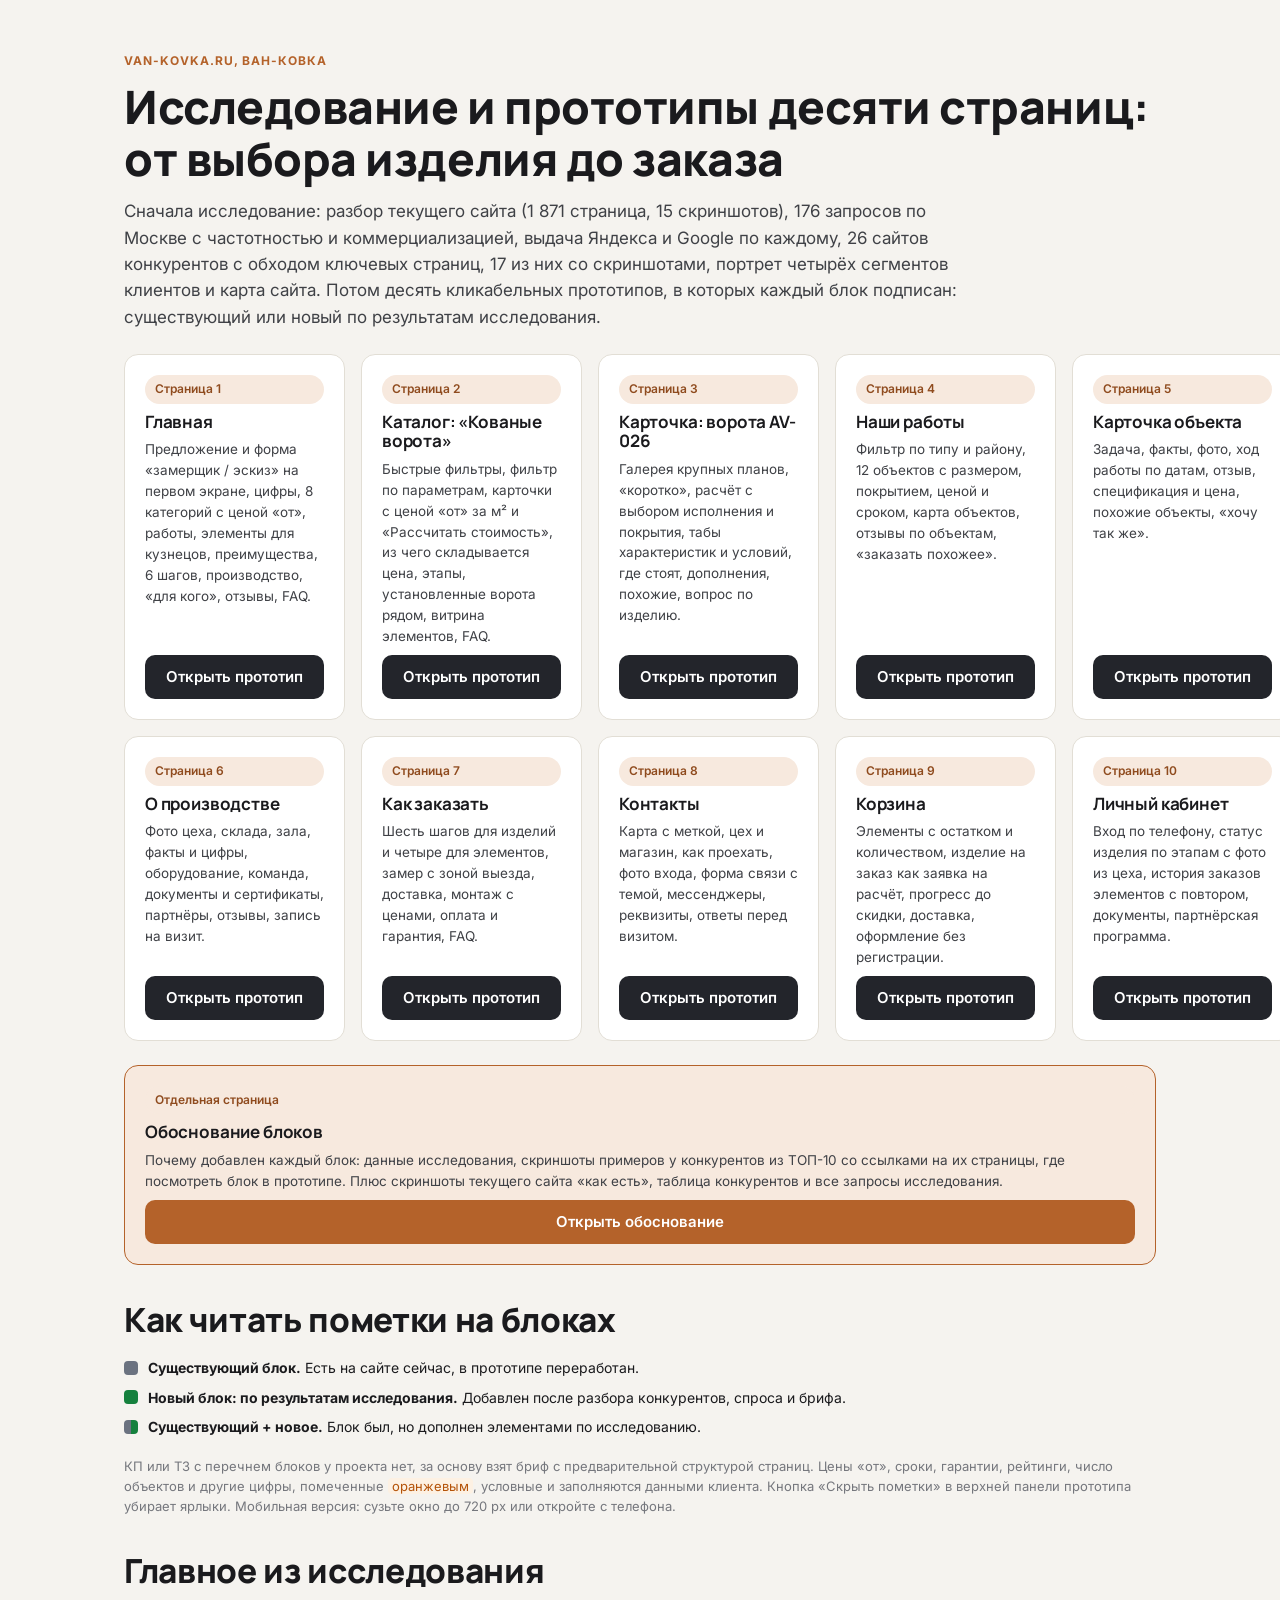
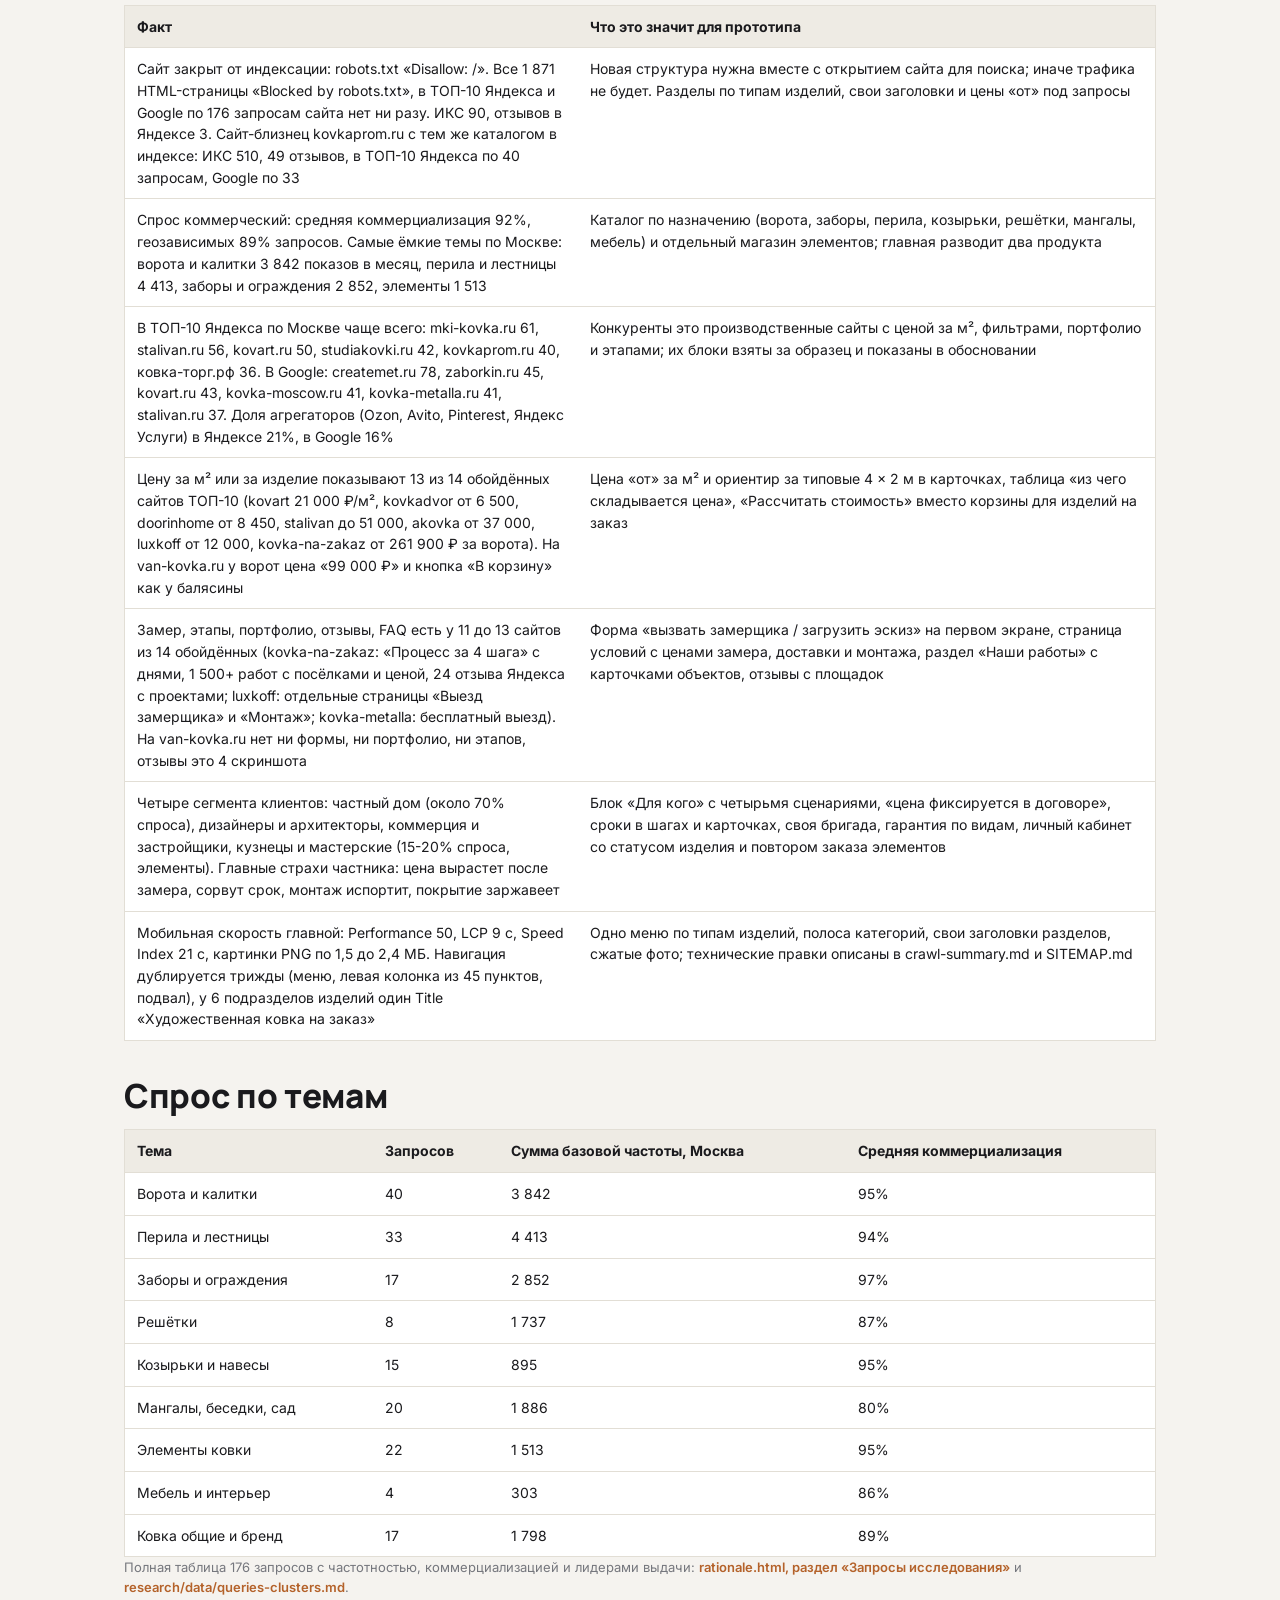
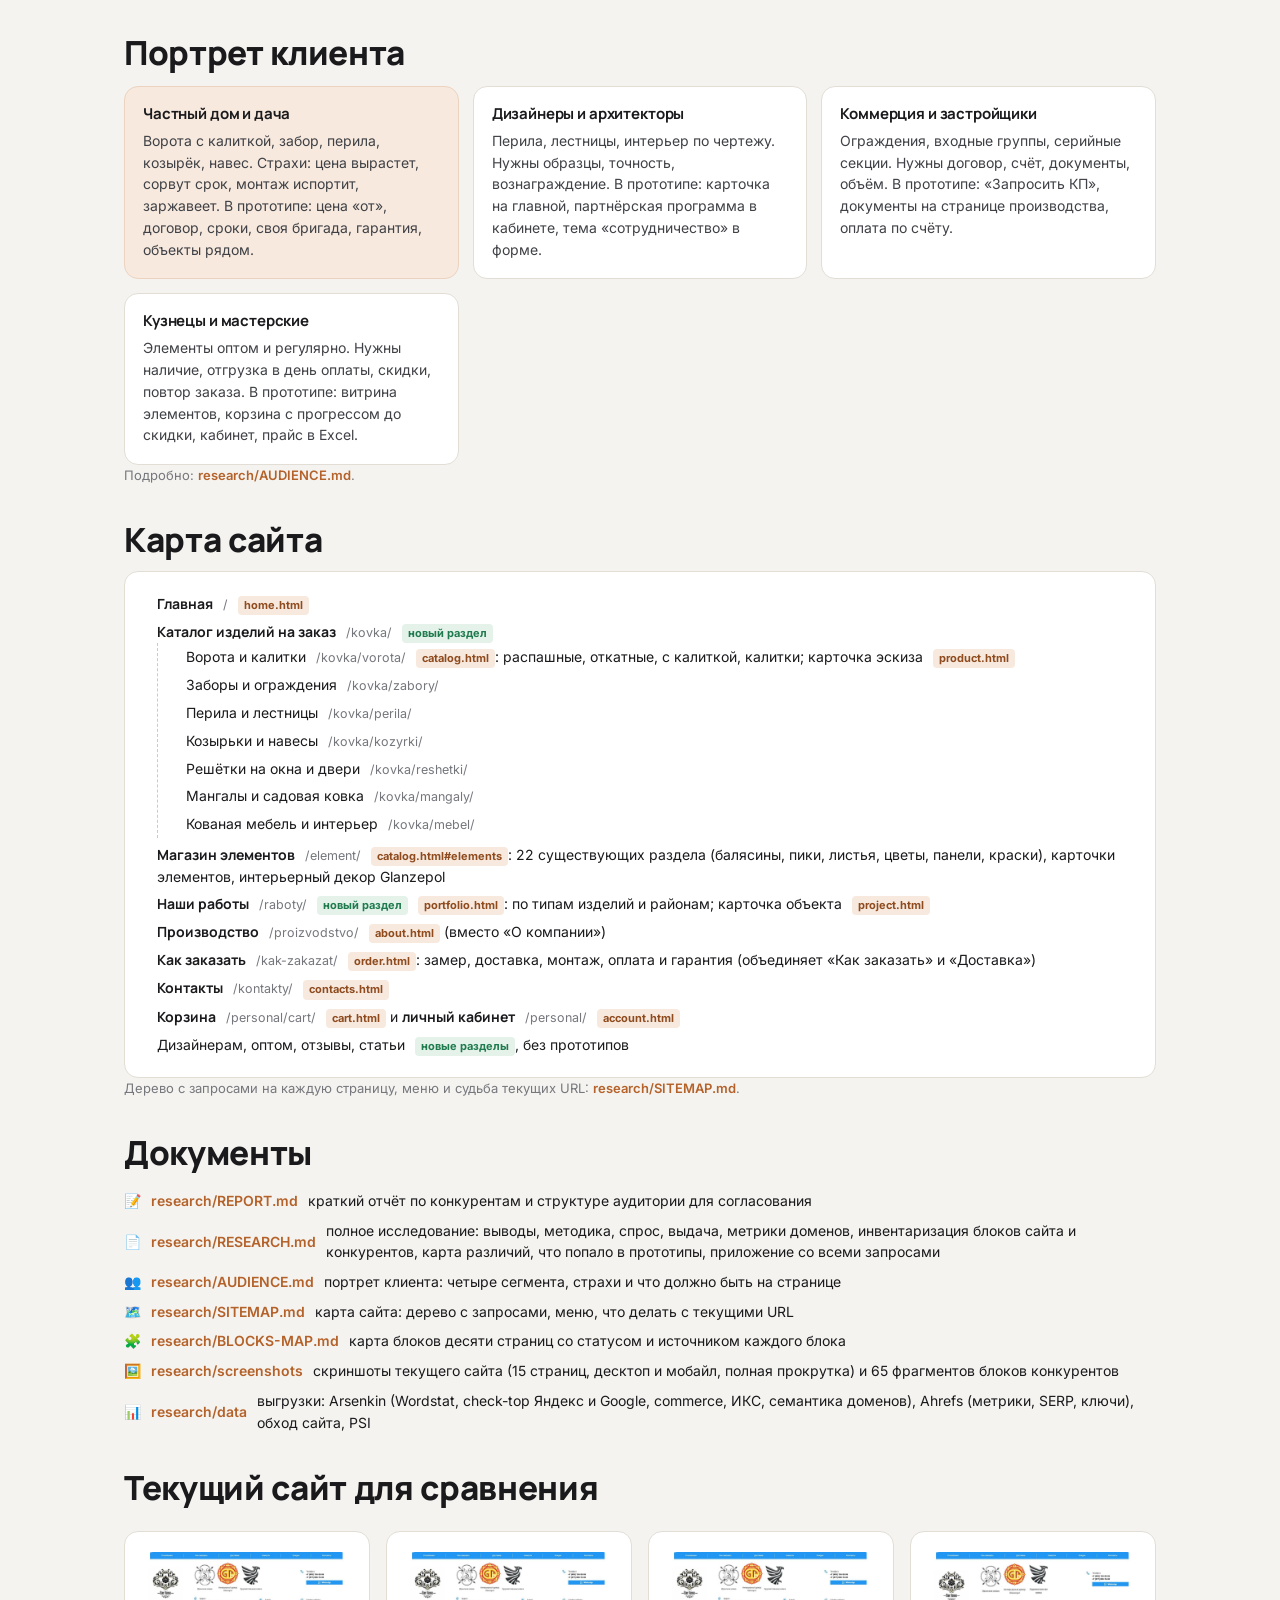
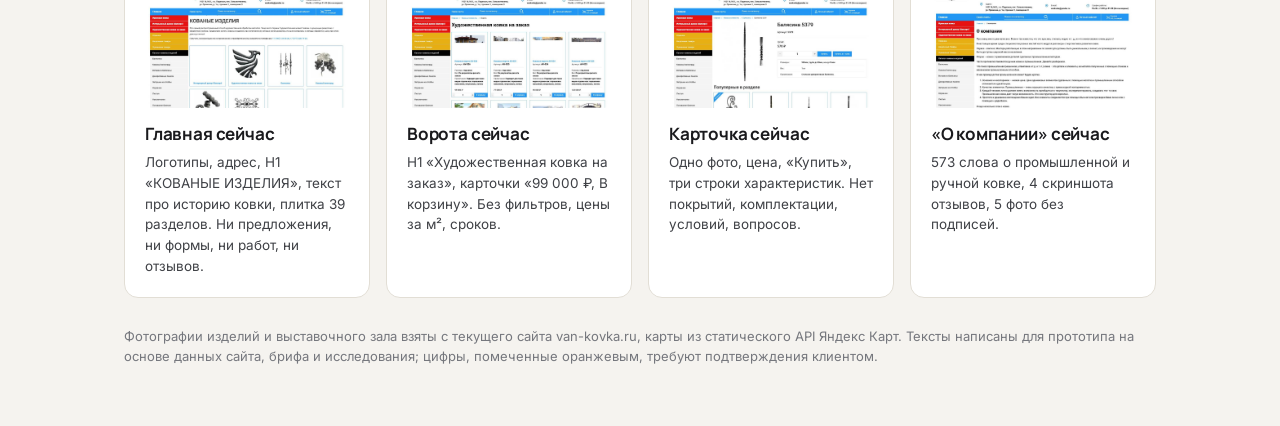
==== commit 1d497ad9: "Убраны даты выполнения, уточнены цифры каталога (22 раздела, 1 300+ позиций), добавлен краткий отчёт" ====
--- a/index.html
+++ b/index.html
@@ -14,9 +14,9 @@
 </head>
 <body>
 <div class="hub">
-  <span class="eyebrow">van-kovka.ru, Ван-Ковка, сентябрь 2026</span>
+  <span class="eyebrow">van-kovka.ru, Ван-Ковка</span>
   <h1>Исследование и прототипы десяти страниц: от выбора изделия до заказа</h1>
-  <p style="font-size:17px;color:var(--ink-2);max-width:860px;margin-top:12px">Сначала исследование: разбор текущего сайта (1 871 страница, 15 скриншотов), 176 запросов по Москве с частотностью и коммерциализацией, выдача Яндекса и Google по каждому, 16 сайтов конкурентов с обходом ключевых страниц и скриншотами, портрет четырёх сегментов клиентов и карта сайта. Потом десять кликабельных прототипов, в которых каждый блок подписан: существующий или новый по результатам исследования.</p>
+  <p style="font-size:17px;color:var(--ink-2);max-width:860px;margin-top:12px">Сначала исследование: разбор текущего сайта (1 871 страница, 15 скриншотов), 176 запросов по Москве с частотностью и коммерциализацией, выдача Яндекса и Google по каждому, 26 сайтов конкурентов с обходом ключевых страниц, 17 из них со скриншотами, портрет четырёх сегментов клиентов и карта сайта. Потом десять кликабельных прототипов, в которых каждый блок подписан: существующий или новый по результатам исследования.</p>
 
   <div class="hub-grid five"><a class="hub-card" href="prototypes/home.html"><span class="chip brand">Страница 1</span><h3>Главная</h3><p>Предложение и форма «замерщик / эскиз» на первом экране, цифры, 8 категорий с ценой «от», работы, элементы для кузнецов, преимущества, 6 шагов, производство, «для кого», отзывы, FAQ.</p><span class="btn btn-dark">Открыть прототип</span></a><a class="hub-card" href="prototypes/catalog.html"><span class="chip brand">Страница 2</span><h3>Каталог: «Кованые ворота»</h3><p>Быстрые фильтры, фильтр по параметрам, карточки с ценой «от» за м² и «Рассчитать стоимость», из чего складывается цена, этапы, установленные ворота рядом, витрина элементов, FAQ.</p><span class="btn btn-dark">Открыть прототип</span></a><a class="hub-card" href="prototypes/product.html"><span class="chip brand">Страница 3</span><h3>Карточка: ворота AV-026</h3><p>Галерея крупных планов, «коротко», расчёт с выбором исполнения и покрытия, табы характеристик и условий, где стоят, дополнения, похожие, вопрос по изделию.</p><span class="btn btn-dark">Открыть прототип</span></a><a class="hub-card" href="prototypes/portfolio.html"><span class="chip brand">Страница 4</span><h3>Наши работы</h3><p>Фильтр по типу и району, 12 объектов с размером, покрытием, ценой и сроком, карта объектов, отзывы по объектам, «заказать похожее».</p><span class="btn btn-dark">Открыть прототип</span></a><a class="hub-card" href="prototypes/project.html"><span class="chip brand">Страница 5</span><h3>Карточка объекта</h3><p>Задача, факты, фото, ход работы по датам, отзыв, спецификация и цена, похожие объекты, «хочу так же».</p><span class="btn btn-dark">Открыть прототип</span></a><a class="hub-card" href="prototypes/about.html"><span class="chip brand">Страница 6</span><h3>О производстве</h3><p>Фото цеха, склада, зала, факты и цифры, оборудование, команда, документы и сертификаты, партнёры, отзывы, запись на визит.</p><span class="btn btn-dark">Открыть прототип</span></a><a class="hub-card" href="prototypes/order.html"><span class="chip brand">Страница 7</span><h3>Как заказать</h3><p>Шесть шагов для изделий и четыре для элементов, замер с зоной выезда, доставка, монтаж с ценами, оплата и гарантия, FAQ.</p><span class="btn btn-dark">Открыть прототип</span></a><a class="hub-card" href="prototypes/contacts.html"><span class="chip brand">Страница 8</span><h3>Контакты</h3><p>Карта с меткой, цех и магазин, как проехать, фото входа, форма связи с темой, мессенджеры, реквизиты, ответы перед визитом.</p><span class="btn btn-dark">Открыть прототип</span></a><a class="hub-card" href="prototypes/cart.html"><span class="chip brand">Страница 9</span><h3>Корзина</h3><p>Элементы с остатком и количеством, изделие на заказ как заявка на расчёт, прогресс до скидки, доставка, оформление без регистрации.</p><span class="btn btn-dark">Открыть прототип</span></a><a class="hub-card" href="prototypes/account.html"><span class="chip brand">Страница 10</span><h3>Личный кабинет</h3><p>Вход по телефону, статус изделия по этапам с фото из цеха, история заказов элементов с повтором, документы, партнёрская программа.</p><span class="btn btn-dark">Открыть прототип</span></a></div>
 
@@ -36,8 +36,8 @@
     <tr><td>Сайт закрыт от индексации: robots.txt «Disallow: /». Все 1 871 HTML-страницы «Blocked by robots.txt», в ТОП-10 Яндекса и Google по 176 запросам сайта нет ни разу. ИКС 90, отзывов в Яндексе 3. Сайт-близнец kovkaprom.ru с тем же каталогом в индексе: ИКС 510, 49 отзывов, в ТОП-10 Яндекса по 40 запросам, Google по 33</td><td>Новая структура нужна вместе с открытием сайта для поиска; иначе трафика не будет. Разделы по типам изделий, свои заголовки и цены «от» под запросы</td></tr>
     <tr><td>Спрос коммерческий: средняя коммерциализация 92%, геозависимых 89% запросов. Самые ёмкие темы по Москве: ворота и калитки 3 842 показов в месяц, перила и лестницы 4 413, заборы и ограждения 2 852, элементы 1 513</td><td>Каталог по назначению (ворота, заборы, перила, козырьки, решётки, мангалы, мебель) и отдельный магазин элементов; главная разводит два продукта</td></tr>
     <tr><td>В ТОП-10 Яндекса по Москве чаще всего: mki-kovka.ru 61, stalivan.ru 56, kovart.ru 50, studiakovki.ru 42, kovkaprom.ru 40, ковка-торг.рф 36. В Google: createmet.ru 78, zaborkin.ru 45, kovart.ru 43, kovka-moscow.ru 41, kovka-metalla.ru 41, stalivan.ru 37. Доля агрегаторов (Ozon, Avito, Pinterest, Яндекс Услуги) в Яндексе 21%, в Google 16%</td><td>Конкуренты это производственные сайты с ценой за м², фильтрами, портфолио и этапами; их блоки взяты за образец и показаны в обосновании</td></tr>
-    <tr><td>Цену «от» за м² или за изделие показывают 8 из 10 сайтов ТОП-10 (kovart 21 000 ₽/м², kovkadvor от 6 500, doorinhome от 8 450, stalivan до 51 000, akovka от 37 000, luxkoff от 12 000, kovka-na-zakaz от 261 900 ₽ за ворота). На van-kovka.ru у ворот цена «99 000 ₽» и кнопка «В корзину» как у балясины</td><td>Цена «от» за м² и ориентир за типовые 4 × 2 м в карточках, таблица «из чего складывается цена», «Рассчитать стоимость» вместо корзины для изделий на заказ</td></tr>
-    <tr><td>Замер, этапы, портфолио, отзывы, FAQ есть у 8 до 10 сайтов из 10 (kovka-na-zakaz: «Процесс за 4 шага» с днями, 1 500+ работ с посёлками и ценой, 24 отзыва Яндекса с проектами; luxkoff: отдельные страницы «Выезд замерщика» и «Монтаж»; kovka-metalla: бесплатный выезд). На van-kovka.ru нет ни формы, ни портфолио, ни этапов, отзывы это 4 скриншота</td><td>Форма «вызвать замерщика / загрузить эскиз» на первом экране, страница условий с ценами замера, доставки и монтажа, раздел «Наши работы» с карточками объектов, отзывы с площадок</td></tr>
+    <tr><td>Цену за м² или за изделие показывают 13 из 14 обойдённых сайтов ТОП-10 (kovart 21 000 ₽/м², kovkadvor от 6 500, doorinhome от 8 450, stalivan до 51 000, akovka от 37 000, luxkoff от 12 000, kovka-na-zakaz от 261 900 ₽ за ворота). На van-kovka.ru у ворот цена «99 000 ₽» и кнопка «В корзину» как у балясины</td><td>Цена «от» за м² и ориентир за типовые 4 × 2 м в карточках, таблица «из чего складывается цена», «Рассчитать стоимость» вместо корзины для изделий на заказ</td></tr>
+    <tr><td>Замер, этапы, портфолио, отзывы, FAQ есть у 11 до 13 сайтов из 14 обойдённых (kovka-na-zakaz: «Процесс за 4 шага» с днями, 1 500+ работ с посёлками и ценой, 24 отзыва Яндекса с проектами; luxkoff: отдельные страницы «Выезд замерщика» и «Монтаж»; kovka-metalla: бесплатный выезд). На van-kovka.ru нет ни формы, ни портфолио, ни этапов, отзывы это 4 скриншота</td><td>Форма «вызвать замерщика / загрузить эскиз» на первом экране, страница условий с ценами замера, доставки и монтажа, раздел «Наши работы» с карточками объектов, отзывы с площадок</td></tr>
     <tr><td>Четыре сегмента клиентов: частный дом (около 70% спроса), дизайнеры и архитекторы, коммерция и застройщики, кузнецы и мастерские (15-20% спроса, элементы). Главные страхи частника: цена вырастет после замера, сорвут срок, монтаж испортит, покрытие заржавеет</td><td>Блок «Для кого» с четырьмя сценариями, «цена фиксируется в договоре», сроки в шагах и карточках, своя бригада, гарантия по видам, личный кабинет со статусом изделия и повтором заказа элементов</td></tr>
     <tr><td>Мобильная скорость главной: Performance 50, LCP 9 с, Speed Index 21 с, картинки PNG по 1,5 до 2,4 МБ. Навигация дублируется трижды (меню, левая колонка из 45 пунктов, подвал), у 6 подразделов изделий один Title «Художественная ковка на заказ»</td><td>Одно меню по типам изделий, полоса категорий, свои заголовки разделов, сжатые фото; технические правки описаны в crawl-summary.md и SITEMAP.md</td></tr>
   </table>
@@ -70,7 +70,7 @@
           <li>Кованая мебель и интерьер <span class="u">/kovka/mebel/</span></li>
         </ul>
       </li>
-      <li><b>Магазин элементов</b> <span class="u">/element/</span> <span class="k">catalog.html#elements</span>: 27 существующих разделов (балясины, пики, листья, цветы, панели, краски), карточки элементов, интерьерный декор Glanzepol</li>
+      <li><b>Магазин элементов</b> <span class="u">/element/</span> <span class="k">catalog.html#elements</span>: 22 существующих раздела (балясины, пики, листья, цветы, панели, краски), карточки элементов, интерьерный декор Glanzepol</li>
       <li><b>Наши работы</b> <span class="u">/raboty/</span> <span class="n">новый раздел</span> <span class="k">portfolio.html</span>: по типам изделий и районам; карточка объекта <span class="k">project.html</span></li>
       <li><b>Производство</b> <span class="u">/proizvodstvo/</span> <span class="k">about.html</span> (вместо «О компании»)</li>
       <li><b>Как заказать</b> <span class="u">/kak-zakazat/</span> <span class="k">order.html</span>: замер, доставка, монтаж, оплата и гарантия (объединяет «Как заказать» и «Доставка»)</li>
@@ -83,6 +83,7 @@
 
   <h2>Документы</h2>
   <div class="legend">
+    <div><span>📝</span><a href="https://github.com/takedown-desing/van-kovka-prototype/blob/main/research/REPORT.md" style="color:var(--brand);font-weight:600">research/REPORT.md</a><span>краткий отчёт по конкурентам и структуре аудитории для согласования</span></div>
     <div><span>📄</span><a href="https://github.com/takedown-desing/van-kovka-prototype/blob/main/research/RESEARCH.md" style="color:var(--brand);font-weight:600">research/RESEARCH.md</a><span>полное исследование: выводы, методика, спрос, выдача, метрики доменов, инвентаризация блоков сайта и конкурентов, карта различий, что попало в прототипы, приложение со всеми запросами</span></div>
     <div><span>👥</span><a href="https://github.com/takedown-desing/van-kovka-prototype/blob/main/research/AUDIENCE.md" style="color:var(--brand);font-weight:600">research/AUDIENCE.md</a><span>портрет клиента: четыре сегмента, страхи и что должно быть на странице</span></div>
     <div><span>🗺️</span><a href="https://github.com/takedown-desing/van-kovka-prototype/blob/main/research/SITEMAP.md" style="color:var(--brand);font-weight:600">research/SITEMAP.md</a><span>карта сайта: дерево с запросами, меню, что делать с текущими URL</span></div>
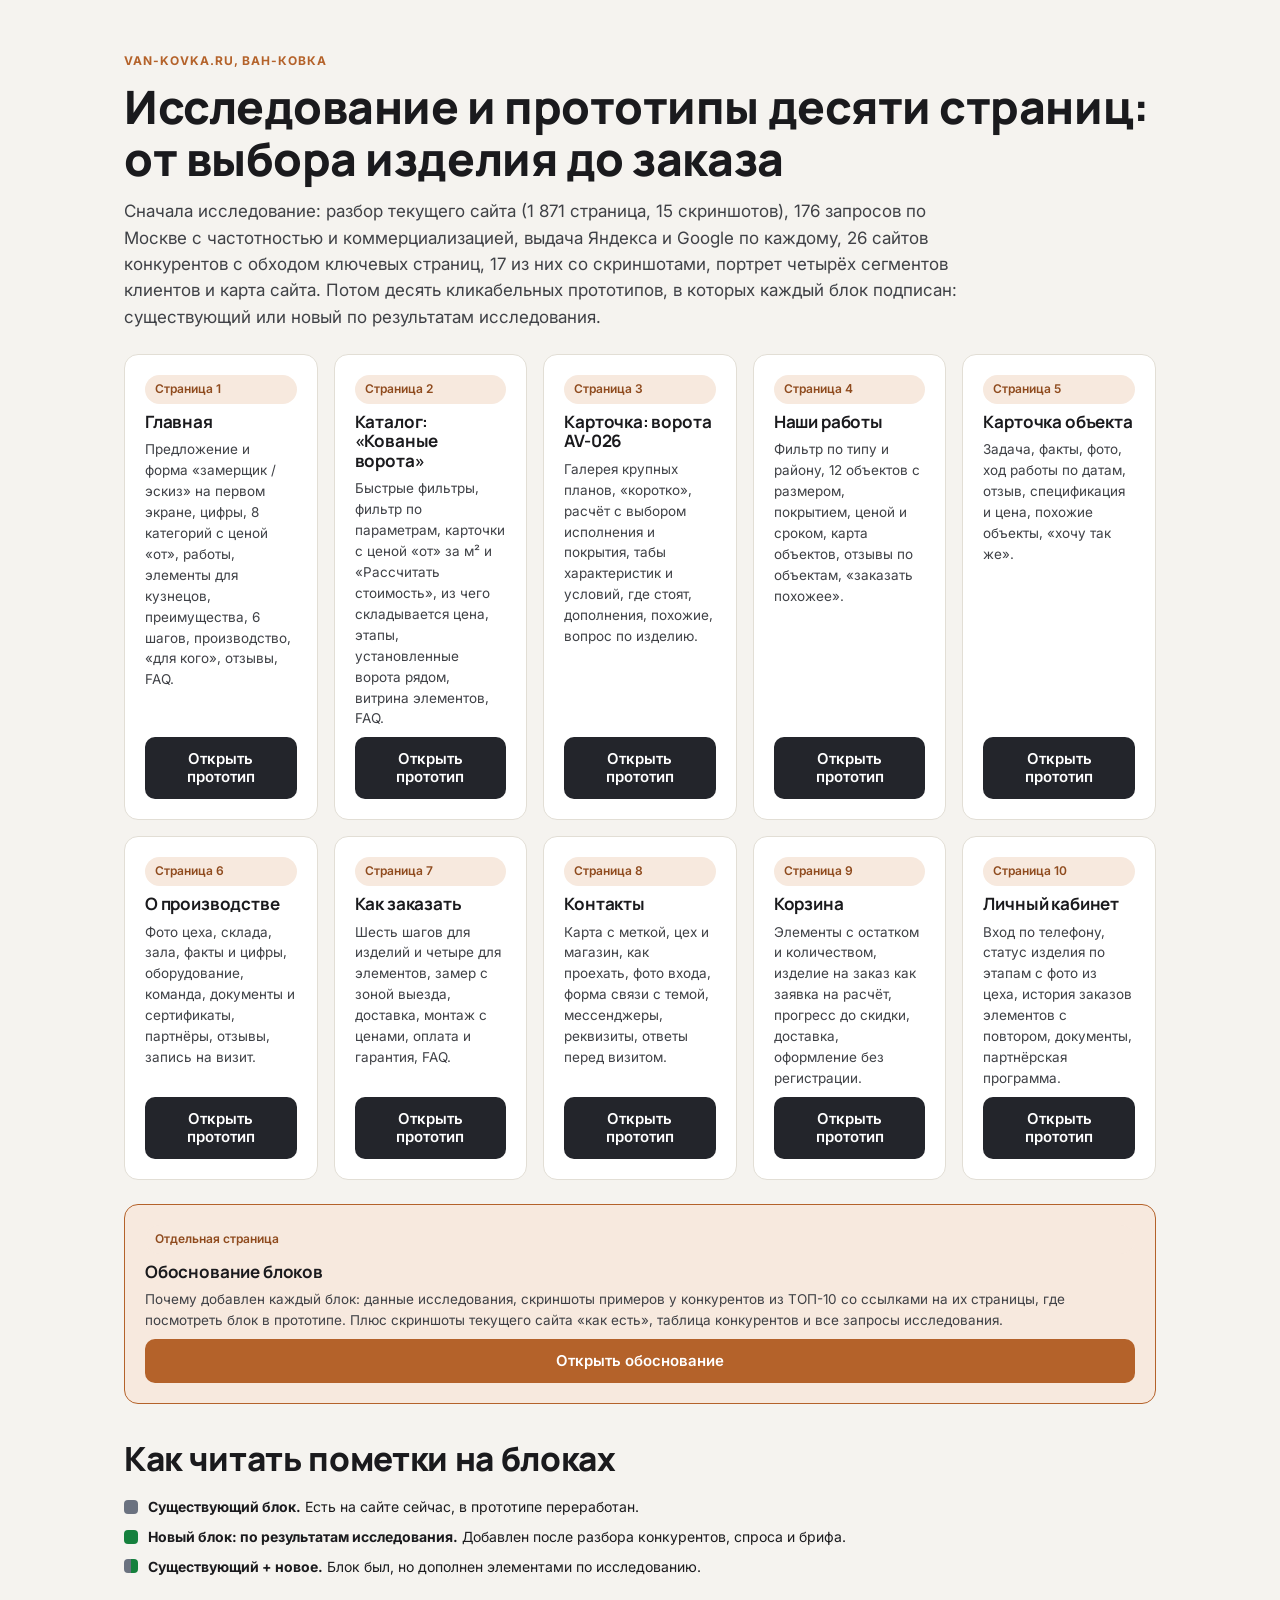
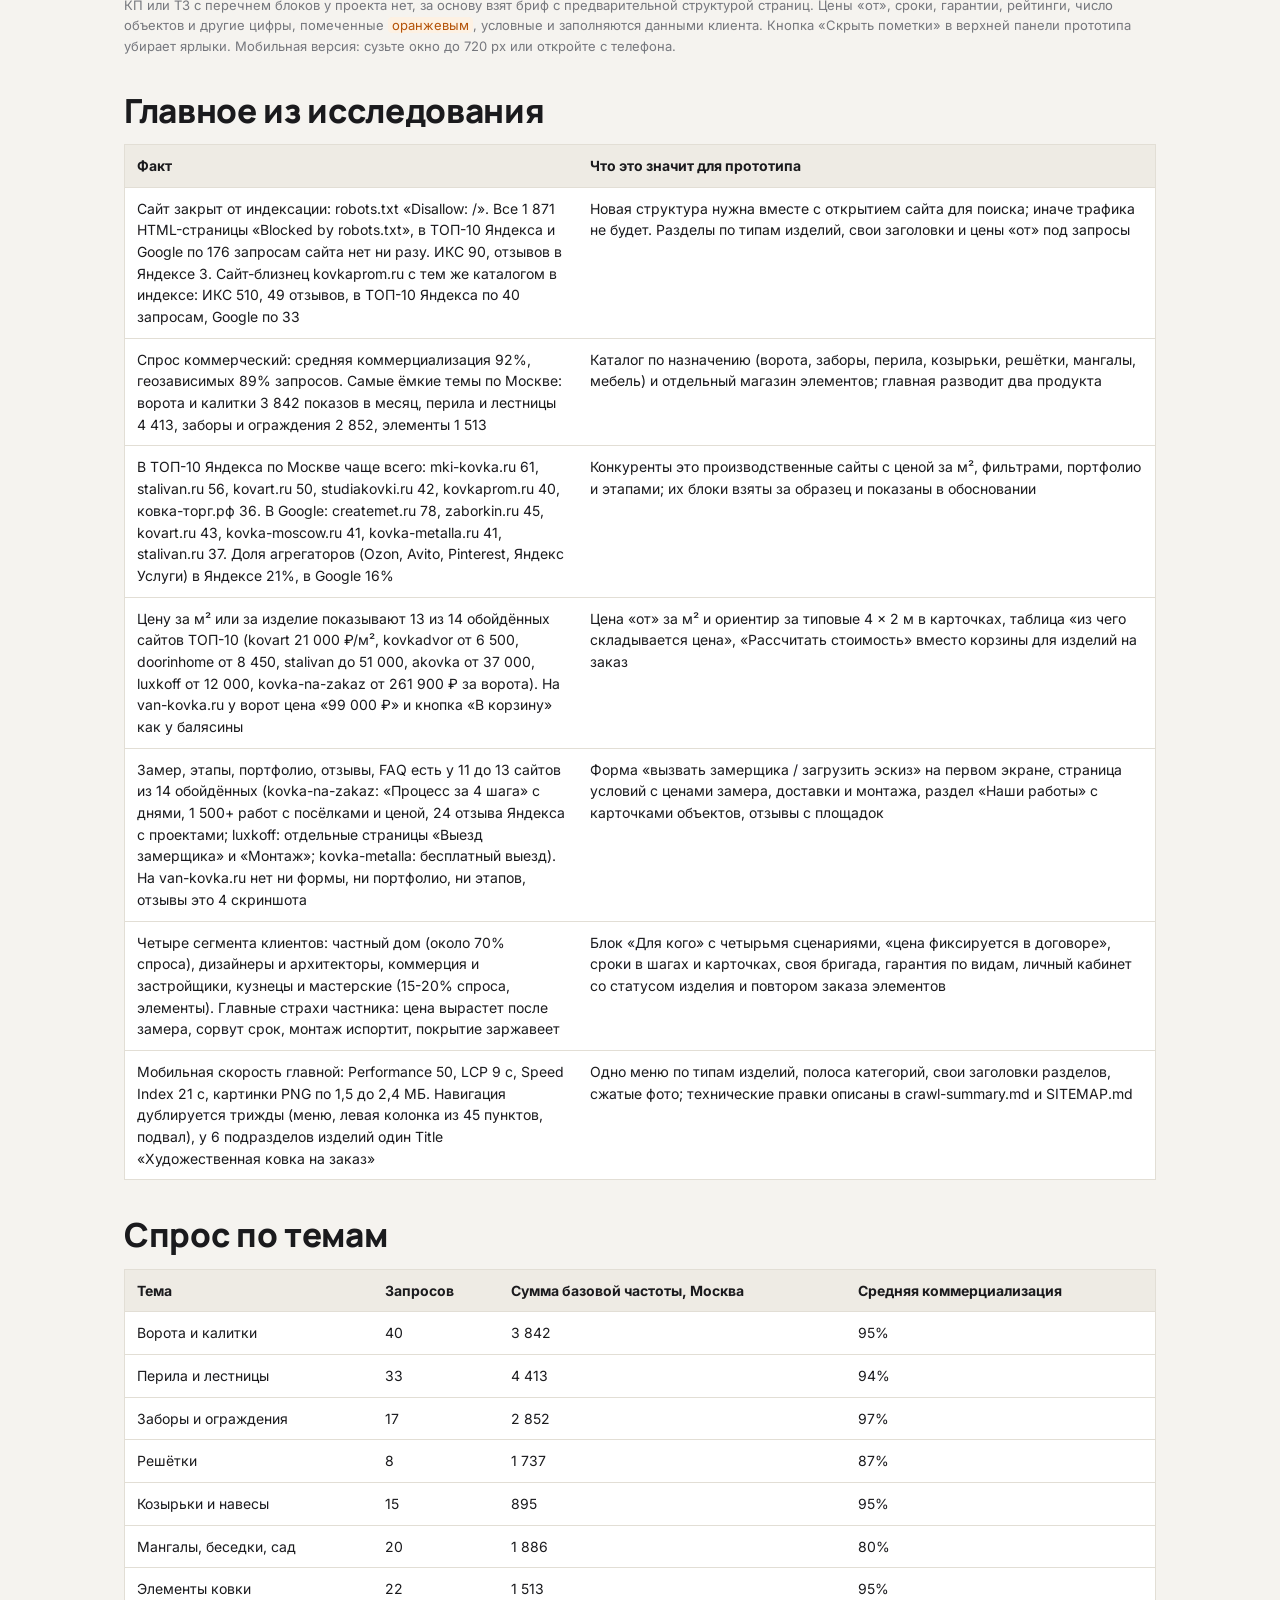
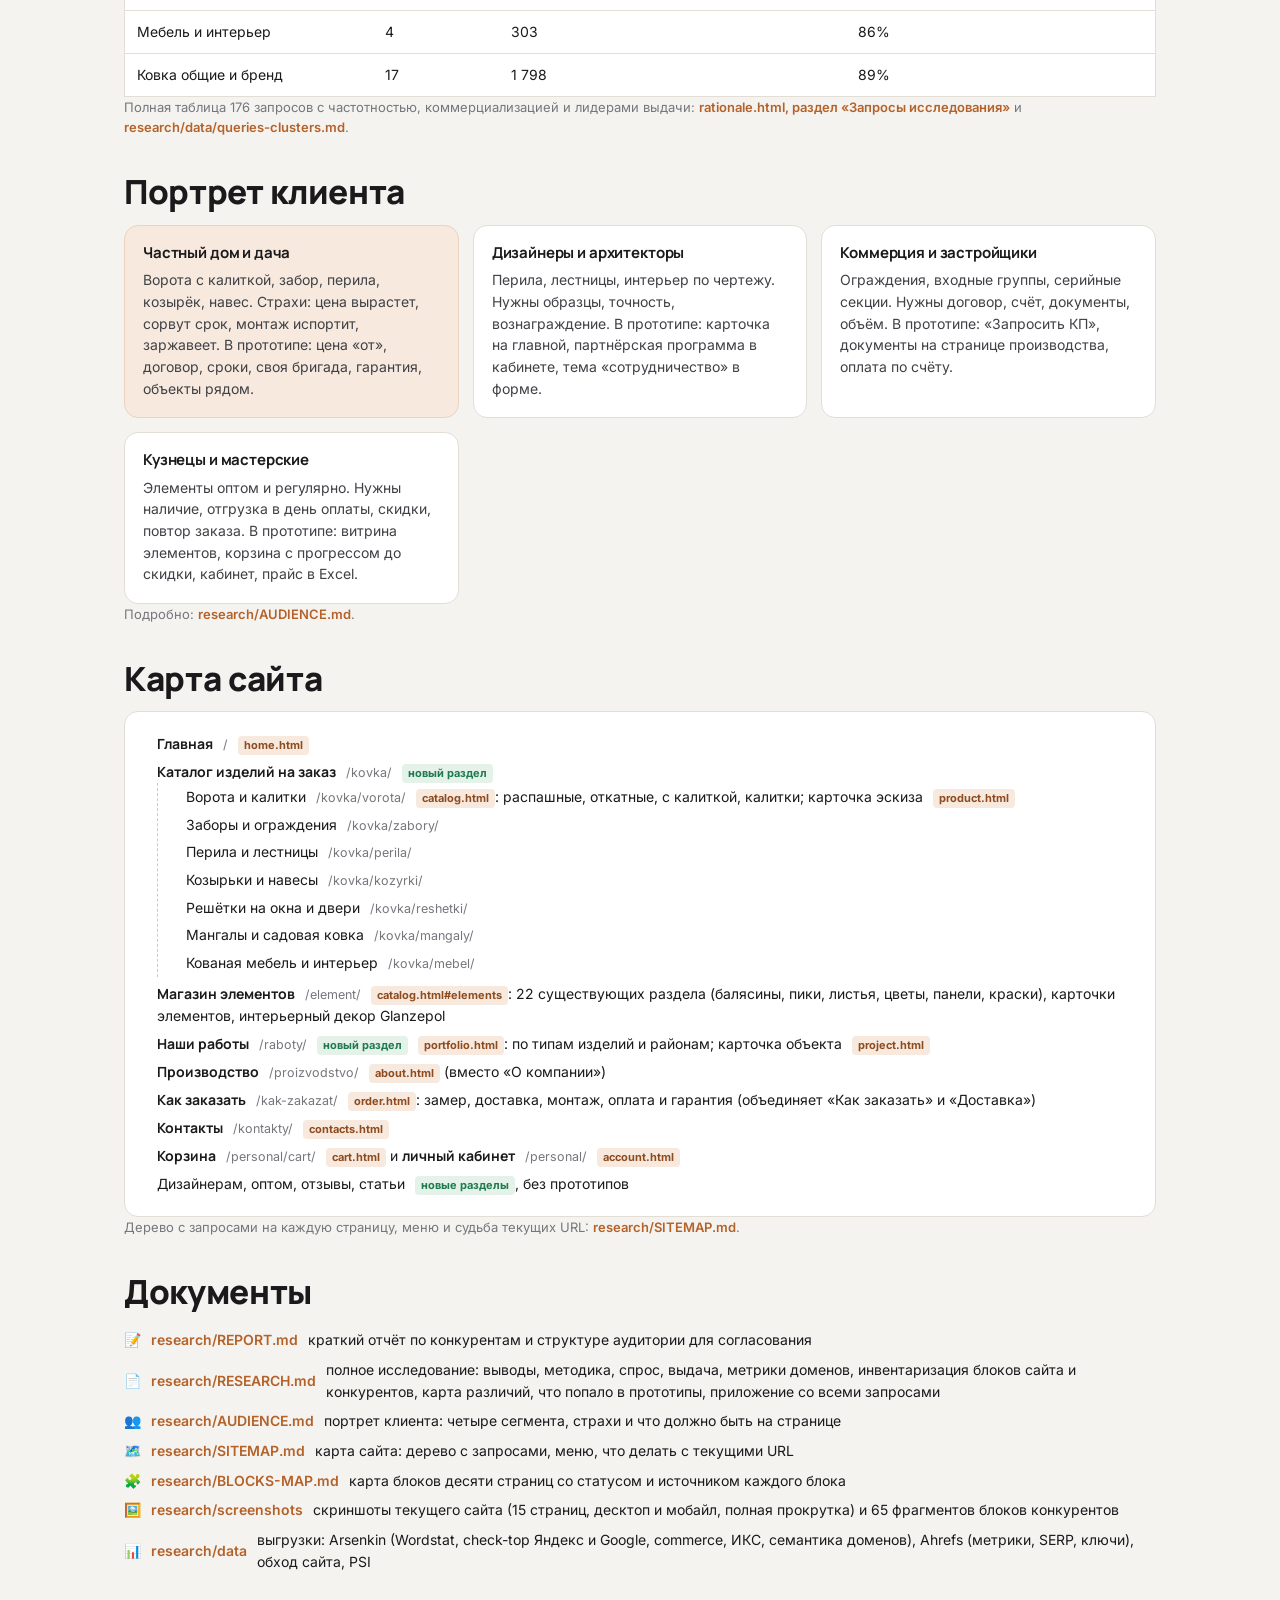
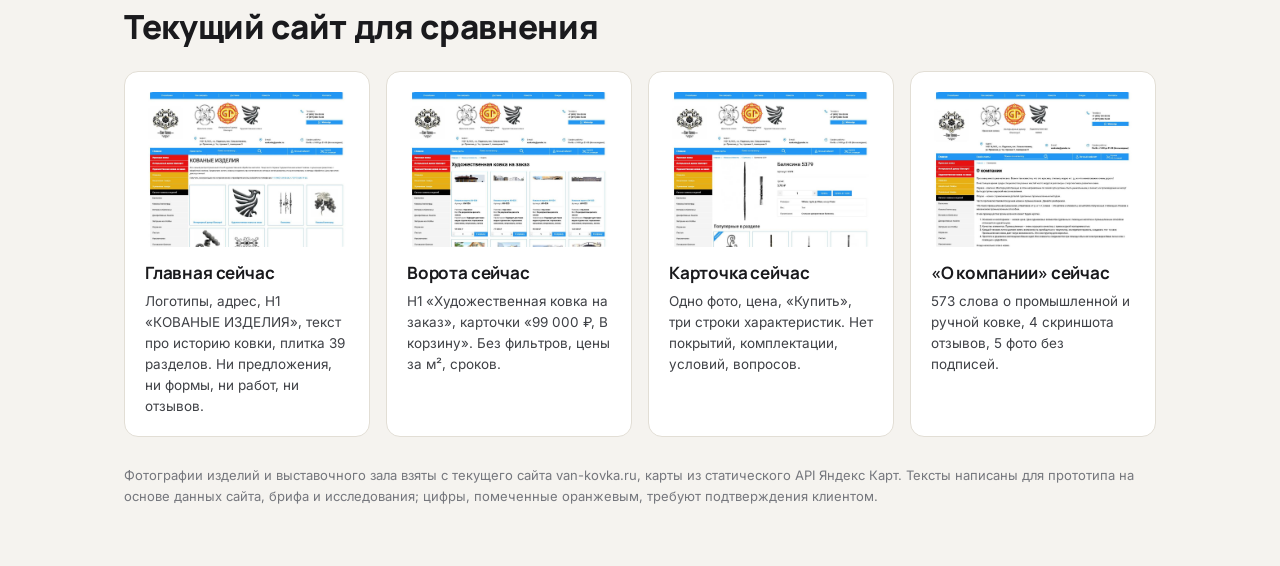
==== commit e36dd248: "Выравнивание карточек и кнопок: чипы без переносов внутри, кнопки одной ширины, ориентир цены одной " ====
--- a/index.html
+++ b/index.html
@@ -16,7 +16,7 @@
 <div class="hub">
   <span class="eyebrow">van-kovka.ru, Ван-Ковка</span>
   <h1>Исследование и прототипы десяти страниц: от выбора изделия до заказа</h1>
-  <p style="font-size:17px;color:var(--ink-2);max-width:860px;margin-top:12px">Сначала исследование: разбор текущего сайта (1 871 страница, 15 скриншотов), 176 запросов по Москве с частотностью и коммерциализацией, выдача Яндекса и Google по каждому, 26 сайтов конкурентов с обходом ключевых страниц, 17 из них со скриншотами, портрет четырёх сегментов клиентов и карта сайта. Потом десять кликабельных прототипов, в которых каждый блок подписан: существующий или новый по результатам исследования.</p>
+  <p style="font-size:17px;color:var(--ink-2);max-width:860px;margin-top:12px">Сначала исследование: разбор текущего сайта (1&nbsp;871 страница, 15 скриншотов), 176 запросов по Москве с частотностью и коммерциализацией, выдача Яндекса и Google по каждому, 26 сайтов конкурентов с обходом ключевых страниц, 17 из них со скриншотами, портрет четырёх сегментов клиентов и карта сайта. Потом десять кликабельных прототипов, в которых каждый блок подписан: существующий или новый по результатам исследования.</p>
 
   <div class="hub-grid five"><a class="hub-card" href="prototypes/home.html"><span class="chip brand">Страница 1</span><h3>Главная</h3><p>Предложение и форма «замерщик / эскиз» на первом экране, цифры, 8 категорий с ценой «от», работы, элементы для кузнецов, преимущества, 6 шагов, производство, «для кого», отзывы, FAQ.</p><span class="btn btn-dark">Открыть прототип</span></a><a class="hub-card" href="prototypes/catalog.html"><span class="chip brand">Страница 2</span><h3>Каталог: «Кованые ворота»</h3><p>Быстрые фильтры, фильтр по параметрам, карточки с ценой «от» за м² и «Рассчитать стоимость», из чего складывается цена, этапы, установленные ворота рядом, витрина элементов, FAQ.</p><span class="btn btn-dark">Открыть прототип</span></a><a class="hub-card" href="prototypes/product.html"><span class="chip brand">Страница 3</span><h3>Карточка: ворота AV-026</h3><p>Галерея крупных планов, «коротко», расчёт с выбором исполнения и покрытия, табы характеристик и условий, где стоят, дополнения, похожие, вопрос по изделию.</p><span class="btn btn-dark">Открыть прототип</span></a><a class="hub-card" href="prototypes/portfolio.html"><span class="chip brand">Страница 4</span><h3>Наши работы</h3><p>Фильтр по типу и району, 12 объектов с размером, покрытием, ценой и сроком, карта объектов, отзывы по объектам, «заказать похожее».</p><span class="btn btn-dark">Открыть прототип</span></a><a class="hub-card" href="prototypes/project.html"><span class="chip brand">Страница 5</span><h3>Карточка объекта</h3><p>Задача, факты, фото, ход работы по датам, отзыв, спецификация и цена, похожие объекты, «хочу так же».</p><span class="btn btn-dark">Открыть прототип</span></a><a class="hub-card" href="prototypes/about.html"><span class="chip brand">Страница 6</span><h3>О производстве</h3><p>Фото цеха, склада, зала, факты и цифры, оборудование, команда, документы и сертификаты, партнёры, отзывы, запись на визит.</p><span class="btn btn-dark">Открыть прототип</span></a><a class="hub-card" href="prototypes/order.html"><span class="chip brand">Страница 7</span><h3>Как заказать</h3><p>Шесть шагов для изделий и четыре для элементов, замер с зоной выезда, доставка, монтаж с ценами, оплата и гарантия, FAQ.</p><span class="btn btn-dark">Открыть прототип</span></a><a class="hub-card" href="prototypes/contacts.html"><span class="chip brand">Страница 8</span><h3>Контакты</h3><p>Карта с меткой, цех и магазин, как проехать, фото входа, форма связи с темой, мессенджеры, реквизиты, ответы перед визитом.</p><span class="btn btn-dark">Открыть прототип</span></a><a class="hub-card" href="prototypes/cart.html"><span class="chip brand">Страница 9</span><h3>Корзина</h3><p>Элементы с остатком и количеством, изделие на заказ как заявка на расчёт, прогресс до скидки, доставка, оформление без регистрации.</p><span class="btn btn-dark">Открыть прототип</span></a><a class="hub-card" href="prototypes/account.html"><span class="chip brand">Страница 10</span><h3>Личный кабинет</h3><p>Вход по телефону, статус изделия по этапам с фото из цеха, история заказов элементов с повтором, документы, партнёрская программа.</p><span class="btn btn-dark">Открыть прототип</span></a></div>
 
@@ -33,17 +33,17 @@
   <h2>Главное из исследования</h2>
   <table style="margin-top:14px">
     <tr><th style="width:44%">Факт</th><th>Что это значит для прототипа</th></tr>
-    <tr><td>Сайт закрыт от индексации: robots.txt «Disallow: /». Все 1 871 HTML-страницы «Blocked by robots.txt», в ТОП-10 Яндекса и Google по 176 запросам сайта нет ни разу. ИКС 90, отзывов в Яндексе 3. Сайт-близнец kovkaprom.ru с тем же каталогом в индексе: ИКС 510, 49 отзывов, в ТОП-10 Яндекса по 40 запросам, Google по 33</td><td>Новая структура нужна вместе с открытием сайта для поиска; иначе трафика не будет. Разделы по типам изделий, свои заголовки и цены «от» под запросы</td></tr>
-    <tr><td>Спрос коммерческий: средняя коммерциализация 92%, геозависимых 89% запросов. Самые ёмкие темы по Москве: ворота и калитки 3 842 показов в месяц, перила и лестницы 4 413, заборы и ограждения 2 852, элементы 1 513</td><td>Каталог по назначению (ворота, заборы, перила, козырьки, решётки, мангалы, мебель) и отдельный магазин элементов; главная разводит два продукта</td></tr>
+    <tr><td>Сайт закрыт от индексации: robots.txt «Disallow: /». Все 1&nbsp;871 HTML-страницы «Blocked by robots.txt», в ТОП-10 Яндекса и Google по 176 запросам сайта нет ни разу. ИКС 90, отзывов в Яндексе 3. Сайт-близнец kovkaprom.ru с тем же каталогом в индексе: ИКС 510, 49 отзывов, в ТОП-10 Яндекса по 40 запросам, Google по 33</td><td>Новая структура нужна вместе с открытием сайта для поиска; иначе трафика не будет. Разделы по типам изделий, свои заголовки и цены «от» под запросы</td></tr>
+    <tr><td>Спрос коммерческий: средняя коммерциализация 92%, геозависимых 89% запросов. Самые ёмкие темы по Москве: ворота и калитки 3&nbsp;842 показов в месяц, перила и лестницы 4&nbsp;413, заборы и ограждения 2&nbsp;852, элементы 1&nbsp;513</td><td>Каталог по назначению (ворота, заборы, перила, козырьки, решётки, мангалы, мебель) и отдельный магазин элементов; главная разводит два продукта</td></tr>
     <tr><td>В ТОП-10 Яндекса по Москве чаще всего: mki-kovka.ru 61, stalivan.ru 56, kovart.ru 50, studiakovki.ru 42, kovkaprom.ru 40, ковка-торг.рф 36. В Google: createmet.ru 78, zaborkin.ru 45, kovart.ru 43, kovka-moscow.ru 41, kovka-metalla.ru 41, stalivan.ru 37. Доля агрегаторов (Ozon, Avito, Pinterest, Яндекс Услуги) в Яндексе 21%, в Google 16%</td><td>Конкуренты это производственные сайты с ценой за м², фильтрами, портфолио и этапами; их блоки взяты за образец и показаны в обосновании</td></tr>
-    <tr><td>Цену за м² или за изделие показывают 13 из 14 обойдённых сайтов ТОП-10 (kovart 21 000 ₽/м², kovkadvor от 6 500, doorinhome от 8 450, stalivan до 51 000, akovka от 37 000, luxkoff от 12 000, kovka-na-zakaz от 261 900 ₽ за ворота). На van-kovka.ru у ворот цена «99 000 ₽» и кнопка «В корзину» как у балясины</td><td>Цена «от» за м² и ориентир за типовые 4 × 2 м в карточках, таблица «из чего складывается цена», «Рассчитать стоимость» вместо корзины для изделий на заказ</td></tr>
-    <tr><td>Замер, этапы, портфолио, отзывы, FAQ есть у 11 до 13 сайтов из 14 обойдённых (kovka-na-zakaz: «Процесс за 4 шага» с днями, 1 500+ работ с посёлками и ценой, 24 отзыва Яндекса с проектами; luxkoff: отдельные страницы «Выезд замерщика» и «Монтаж»; kovka-metalla: бесплатный выезд). На van-kovka.ru нет ни формы, ни портфолио, ни этапов, отзывы это 4 скриншота</td><td>Форма «вызвать замерщика / загрузить эскиз» на первом экране, страница условий с ценами замера, доставки и монтажа, раздел «Наши работы» с карточками объектов, отзывы с площадок</td></tr>
+    <tr><td>Цену за м² или за изделие показывают 13 из 14 обойдённых сайтов ТОП-10 (kovart 21&nbsp;000 ₽/м², kovkadvor от 6&nbsp;500, doorinhome от 8&nbsp;450, stalivan до 51&nbsp;000, akovka от 37&nbsp;000, luxkoff от 12&nbsp;000, kovka-na-zakaz от 261&nbsp;900 ₽ за ворота). На van-kovka.ru у ворот цена «99&nbsp;000 ₽» и кнопка «В корзину» как у балясины</td><td>Цена «от» за м² и ориентир за типовые 4 × 2 м в карточках, таблица «из чего складывается цена», «Рассчитать стоимость» вместо корзины для изделий на заказ</td></tr>
+    <tr><td>Замер, этапы, портфолио, отзывы, FAQ есть у 11 до 13 сайтов из 14 обойдённых (kovka-na-zakaz: «Процесс за 4 шага» с днями, 1&nbsp;500+ работ с посёлками и ценой, 24 отзыва Яндекса с проектами; luxkoff: отдельные страницы «Выезд замерщика» и «Монтаж»; kovka-metalla: бесплатный выезд). На van-kovka.ru нет ни формы, ни портфолио, ни этапов, отзывы это 4 скриншота</td><td>Форма «вызвать замерщика / загрузить эскиз» на первом экране, страница условий с ценами замера, доставки и монтажа, раздел «Наши работы» с карточками объектов, отзывы с площадок</td></tr>
     <tr><td>Четыре сегмента клиентов: частный дом (около 70% спроса), дизайнеры и архитекторы, коммерция и застройщики, кузнецы и мастерские (15-20% спроса, элементы). Главные страхи частника: цена вырастет после замера, сорвут срок, монтаж испортит, покрытие заржавеет</td><td>Блок «Для кого» с четырьмя сценариями, «цена фиксируется в договоре», сроки в шагах и карточках, своя бригада, гарантия по видам, личный кабинет со статусом изделия и повтором заказа элементов</td></tr>
     <tr><td>Мобильная скорость главной: Performance 50, LCP 9 с, Speed Index 21 с, картинки PNG по 1,5 до 2,4 МБ. Навигация дублируется трижды (меню, левая колонка из 45 пунктов, подвал), у 6 подразделов изделий один Title «Художественная ковка на заказ»</td><td>Одно меню по типам изделий, полоса категорий, свои заголовки разделов, сжатые фото; технические правки описаны в crawl-summary.md и SITEMAP.md</td></tr>
   </table>
 
   <h2>Спрос по темам</h2>
-  <table style="margin-top:14px"><tr><th>Тема</th><th>Запросов</th><th>Сумма базовой частоты, Москва</th><th>Средняя коммерциализация</th></tr><tr><td>Ворота и калитки</td><td>40</td><td>3 842</td><td>95%</td></tr><tr><td>Перила и лестницы</td><td>33</td><td>4 413</td><td>94%</td></tr><tr><td>Заборы и ограждения</td><td>17</td><td>2 852</td><td>97%</td></tr><tr><td>Решётки</td><td>8</td><td>1 737</td><td>87%</td></tr><tr><td>Козырьки и навесы</td><td>15</td><td>895</td><td>95%</td></tr><tr><td>Мангалы, беседки, сад</td><td>20</td><td>1 886</td><td>80%</td></tr><tr><td>Элементы ковки</td><td>22</td><td>1 513</td><td>95%</td></tr><tr><td>Мебель и интерьер</td><td>4</td><td>303</td><td>86%</td></tr><tr><td>Ковка общие и бренд</td><td>17</td><td>1 798</td><td>89%</td></tr></table>
+  <table style="margin-top:14px"><tr><th>Тема</th><th>Запросов</th><th>Сумма базовой частоты, Москва</th><th>Средняя коммерциализация</th></tr><tr><td>Ворота и калитки</td><td>40</td><td>3&nbsp;842</td><td>95%</td></tr><tr><td>Перила и лестницы</td><td>33</td><td>4&nbsp;413</td><td>94%</td></tr><tr><td>Заборы и ограждения</td><td>17</td><td>2&nbsp;852</td><td>97%</td></tr><tr><td>Решётки</td><td>8</td><td>1&nbsp;737</td><td>87%</td></tr><tr><td>Козырьки и навесы</td><td>15</td><td>895</td><td>95%</td></tr><tr><td>Мангалы, беседки, сад</td><td>20</td><td>1&nbsp;886</td><td>80%</td></tr><tr><td>Элементы ковки</td><td>22</td><td>1&nbsp;513</td><td>95%</td></tr><tr><td>Мебель и интерьер</td><td>4</td><td>303</td><td>86%</td></tr><tr><td>Ковка общие и бренд</td><td>17</td><td>1&nbsp;798</td><td>89%</td></tr></table>
   <p class="muted small">Полная таблица 176 запросов с частотностью, коммерциализацией и лидерами выдачи: <a href="rationale.html#queries" style="color:var(--brand);font-weight:600">rationale.html, раздел «Запросы исследования»</a> и <a href="https://github.com/takedown-desing/van-kovka-prototype/blob/main/research/data/queries-clusters.md" style="color:var(--brand);font-weight:600">research/data/queries-clusters.md</a>.</p>
 
   <h2>Портрет клиента</h2>
@@ -95,7 +95,7 @@
   <h2>Текущий сайт для сравнения</h2>
   <div class="hub-grid four">
     <a class="hub-card" href="research/screenshots/van-kovka_home_desktop.jpeg"><img src="research/screenshots/was/was-home-top.jpg" alt="" loading="lazy"><h3>Главная сейчас</h3><p>Логотипы, адрес, H1 «КОВАНЫЕ ИЗДЕЛИЯ», текст про историю ковки, плитка 39 разделов. Ни предложения, ни формы, ни работ, ни отзывов.</p></a>
-    <a class="hub-card" href="research/screenshots/van-kovka_vorota_desktop.jpeg"><img src="research/screenshots/was/was-vorota-top.jpg" alt="" loading="lazy"><h3>Ворота сейчас</h3><p>H1 «Художественная ковка на заказ», карточки «99 000 ₽, В корзину». Без фильтров, цены за м², сроков.</p></a>
+    <a class="hub-card" href="research/screenshots/van-kovka_vorota_desktop.jpeg"><img src="research/screenshots/was/was-vorota-top.jpg" alt="" loading="lazy"><h3>Ворота сейчас</h3><p>H1 «Художественная ковка на заказ», карточки «99&nbsp;000 ₽, В корзину». Без фильтров, цены за м², сроков.</p></a>
     <a class="hub-card" href="research/screenshots/van-kovka_product_desktop.jpeg"><img src="research/screenshots/was/was-product-top.jpg" alt="" loading="lazy"><h3>Карточка сейчас</h3><p>Одно фото, цена, «Купить», три строки характеристик. Нет покрытий, комплектации, условий, вопросов.</p></a>
     <a class="hub-card" href="research/screenshots/van-kovka_about_desktop.jpeg"><img src="research/screenshots/was/was-about-top.jpg" alt="" loading="lazy"><h3>«О компании» сейчас</h3><p>573 слова о промышленной и ручной ковке, 4 скриншота отзывов, 5 фото без подписей.</p></a>
   </div>
--- a/assets/styles.css
+++ b/assets/styles.css
@@ -89,7 +89,8 @@
 .hide-tags .blk-pad{padding-top:0}
 
 /* ---------- Кнопки ---------- */
-.btn{display:inline-flex;align-items:center;justify-content:center;gap:8px;border-radius:var(--radius-s);padding:12px 20px;font-weight:600;border:1px solid transparent;line-height:1.2;transition:.15s;white-space:nowrap}
+.btn{display:inline-flex;align-items:center;justify-content:center;gap:8px;border-radius:var(--radius-s);padding:12px 18px;font-weight:600;border:1px solid transparent;line-height:1.2;transition:.15s;white-space:normal;text-align:center;min-width:0}
+.header .btn,.proto-bar .pb-toggle,.pager a{white-space:nowrap}
 .btn-primary{background:var(--brand);color:#fff}
 .btn-primary:hover{background:var(--brand-dark)}
 .btn-dark{background:var(--dark);color:#fff}
@@ -201,7 +202,7 @@
 .cat .body{padding:14px 16px 16px;display:flex;flex-direction:column;gap:5px;flex:1}
 .cat h3{font-size:17px}
 .cat .sub{font-size:13px;color:var(--ink-2)}
-.cat .p{margin-top:auto;padding-top:8px;display:flex;justify-content:space-between;align-items:center;font-size:13px;color:var(--muted)}
+.cat .p{margin-top:auto;padding-top:8px;display:flex;justify-content:space-between;align-items:center;flex-wrap:wrap;gap:4px 10px;font-size:13px;color:var(--muted)}
 .cat .p b{font-family:var(--font-h);font-size:15px;color:var(--ink)}
 .cat.small .pic{height:120px}
 .cat-grid.six{grid-template-columns:repeat(6,1fr)}
@@ -223,12 +224,14 @@
 .prod .body{padding:14px 16px 16px;display:flex;flex-direction:column;gap:8px;flex:1}
 .prod h3{font-size:16px}
 .prod .art{font-size:12px;color:var(--muted)}
-.prod .meta{display:flex;gap:6px;flex-wrap:wrap}
-.prod .meta span{display:inline-flex;align-items:center;gap:5px;font-size:12px;color:var(--ink-2);background:var(--surface-2);border-radius:6px;padding:4px 8px}
-.prod .p-row{display:flex;justify-content:space-between;align-items:flex-end;margin-top:auto;padding-top:10px;border-top:1px solid var(--line)}
-.prod .p-row .term{font-size:12px;color:var(--muted);text-align:right}
-.prod .actions{display:grid;grid-template-columns:1fr 1fr;gap:6px}
-.prod .actions .btn{padding:10px 10px;font-size:13.5px}
+.prod .meta{display:flex;gap:5px;flex-wrap:wrap}
+.prod .meta span{display:inline-flex;align-items:center;gap:5px;font-size:11.5px;line-height:1.2;color:var(--ink-2);background:var(--surface-2);border-radius:6px;padding:4px 7px;white-space:nowrap}
+.prod .p-row{display:flex;justify-content:space-between;align-items:flex-end;flex-wrap:wrap;gap:6px 12px;margin-top:auto;padding-top:10px;border-top:1px solid var(--line)}
+.prod .p-row .term{font-size:12px;line-height:1.35;color:var(--muted);text-align:right;margin-left:auto}
+.prod .p-row .term b{color:var(--ink);font-weight:600}
+.prod .meta span svg{width:13px;height:13px;flex:none;color:var(--muted)}
+.prod .actions{display:grid;grid-template-columns:1fr;gap:6px}
+.prod .actions .btn{padding:10px 10px;font-size:13.5px;line-height:1.2}
 .prod .actions .btn.single{grid-column:1/-1}
 .price{font-family:var(--font-h);font-weight:800;font-size:20px}
 .price small{font-weight:500;font-size:12px;color:var(--muted);display:block}
@@ -242,10 +245,11 @@
 .el-grid{display:grid;grid-template-columns:repeat(5,1fr);gap:12px}
 .el{background:var(--surface);border:1px solid var(--line);border-radius:12px;padding:12px;display:flex;flex-direction:column;gap:6px;font-size:13.5px}
 .el .pic{height:130px;border-radius:8px;background:#fff;overflow:hidden;border:1px solid var(--line)}
+.el .chip{align-self:flex-start}
 .el .pic img{width:100%;height:100%;object-fit:contain}
 .el b{font-size:14px}
 .el .sz{font-size:12px;color:var(--muted)}
-.el .p{display:flex;justify-content:space-between;align-items:center;margin-top:auto;gap:6px}
+.el .p{display:flex;justify-content:space-between;align-items:center;flex-wrap:wrap;margin-top:auto;gap:6px}
 .el .p .price{font-size:16px}
 .el .qty{display:inline-flex;border:1px solid var(--line-2);border-radius:8px;overflow:hidden}
 .el .qty button{border:0;background:#fff;width:26px}
@@ -290,7 +294,8 @@
 .work .pic .chip{position:absolute;left:10px;top:10px;background:#fff}
 .work .body{padding:14px 16px 16px;display:flex;flex-direction:column;gap:6px;flex:1}
 .work h3{font-size:16px}
-.work .facts{display:flex;gap:10px;flex-wrap:wrap;font-size:12.5px;color:var(--muted)}
+.work .facts{display:flex;gap:6px 10px;flex-wrap:wrap;font-size:12.5px;color:var(--muted)}
+.work .facts span{white-space:nowrap}
 .work .facts b{color:var(--ink);font-weight:600}
 .work .body > p{font-size:13.5px;color:var(--ink-2);margin:0}
 .work .btn{margin-top:auto;align-self:flex-start}
@@ -369,7 +374,7 @@
 
 /* ---------- Липкая мобильная панель ---------- */
 .sticky-bar{display:none;position:fixed;left:0;right:0;bottom:0;z-index:800;background:#fff;border-top:1px solid var(--line);padding:10px 12px;gap:8px;box-shadow:0 -6px 24px rgba(0,0,0,.08)}
-.sticky-bar .btn{flex:1;padding:12px 8px;font-size:14px}
+.sticky-bar .btn{flex:1;padding:10px 6px;font-size:13px;line-height:1.15;white-space:normal}
 .sticky-bar .price-mini{flex:1.2;display:flex;flex-direction:column;justify-content:center;line-height:1.1}
 .sticky-bar .price-mini b{font-family:var(--font-h);font-size:17px}
 .sticky-bar .price-mini span{font-size:11px;color:var(--muted)}
@@ -472,7 +477,7 @@
 .cross .pic{height:110px;border-radius:8px;background:var(--surface-2);overflow:hidden}
 .cross .pic img{width:100%;height:100%;object-fit:cover}
 .cross b{font-size:14px}
-.cross .p{display:flex;justify-content:space-between;align-items:center;margin-top:auto;gap:6px}
+.cross .p{display:flex;justify-content:space-between;align-items:center;flex-wrap:wrap;margin-top:auto;gap:6px}
 .cross label{display:flex;gap:6px;align-items:center;font-size:12.5px;color:var(--ink-2)}
 .cross-sum{display:flex;justify-content:space-between;align-items:center;background:var(--surface-2);border-radius:12px;padding:14px 18px;margin-top:12px;flex-wrap:wrap;gap:10px}
 .qa{display:grid;grid-template-columns:minmax(0,1fr) minmax(0,1fr);gap:24px;align-items:start}
@@ -530,7 +535,10 @@
 .stages span{flex:1;height:6px;border-radius:999px;background:var(--surface-2)}
 .stages span.done{background:var(--ok)}
 .stages span.now{background:var(--brand)}
-.stage-labels{display:flex;justify-content:space-between;font-size:11.5px;color:var(--muted)}
+.stage-labels{display:grid;grid-template-columns:repeat(6,1fr);gap:6px;font-size:11.5px;line-height:1.3;color:var(--muted)}
+.stage-labels span{text-align:center}
+.stage-labels span:first-child{text-align:left}
+.stage-labels span:last-child{text-align:right}
 .order .files{display:flex;gap:8px;flex-wrap:wrap;margin-top:10px}
 .order .files a{border:1px solid var(--line-2);border-radius:8px;padding:6px 10px;font-size:12.5px;background:#fff}
 .lk-cards{display:grid;grid-template-columns:repeat(3,1fr);gap:12px;margin-bottom:16px}
@@ -570,6 +578,8 @@
 
 /* ---------- Адаптив ---------- */
 @media (max-width:1100px){
+  .topbar .container{height:auto;min-height:36px;padding-top:6px;padding-bottom:6px;flex-wrap:wrap;gap:4px 18px;line-height:1.35}
+  .topbar .grow{display:none}
   .prod-grid,.prod-grid.four,.work-grid{grid-template-columns:repeat(2,1fr)}
   .cat-grid,.cat-grid.six,.info-grid.cols-4,.rating-row{grid-template-columns:repeat(2,1fr)}
   .cat-grid.three{grid-template-columns:repeat(2,1fr)}
@@ -579,9 +589,15 @@
   .trust-strip .item:nth-child(4){border-left:0}
   .cross-grid{grid-template-columns:repeat(3,1fr)}
   .hnav{display:none}
+  .burger{display:inline-flex}
   .header .container{gap:12px}
   .photo-strip{grid-template-columns:repeat(2,1fr)}
   .lk-cards{grid-template-columns:1fr 1fr}
+}
+@media (max-width:900px){
+  .msgs{display:none}
+  .hdr-phone{display:none}
+  .header .btn-primary{padding:10px 14px;font-size:14px}
 }
 @media (max-width:1024px){
   .hero .container{grid-template-columns:1fr;gap:28px}
@@ -618,8 +634,9 @@
   .header .btn-primary{display:none}
   .hero .container{padding-top:32px;padding-bottom:32px}
   .bullets{grid-template-columns:1fr;gap:8px}
-  .bullet{display:flex;gap:10px;align-items:baseline;padding:10px 12px}
-  .bullet b{margin:0;font-size:14px}
+  .bullet{padding:10px 12px}
+  .bullet b{font-size:14px;margin-bottom:2px}
+  .hero .cta-row .btn{flex:1 1 40%;padding:13px 10px;font-size:15px}
   .trust-strip .container{grid-template-columns:1fr 1fr}
   .trust-strip .item{padding:14px 12px;border-left:0;border-top:1px solid var(--line)}
   .trust-strip b{font-size:20px}
@@ -636,11 +653,29 @@
   .gallery .thumbs div{height:64px}
   .gal-grid{grid-template-columns:1fr 1fr;grid-template-rows:150px 150px 150px}
   .gal-grid a:first-child{grid-column:span 2;grid-row:span 1}
-  .cart-item{grid-template-columns:70px 1fr;gap:10px}
-  .cart-item .sum{text-align:left}
+  .cart-item{grid-template-columns:70px 1fr auto;gap:8px 10px;align-items:start}
+  .cart-item .pic{grid-column:1;grid-row:1/3}
+  .cart-item .nm{grid-column:2;grid-row:1}
+  .cart-item .del{grid-column:3;grid-row:1;justify-self:end}
+  .cart-item .qty{grid-column:2;grid-row:2;justify-self:start}
+  .cart-item .sum{grid-column:3;grid-row:2;justify-self:end;align-self:center;text-align:right;min-width:0}
+  .cart-item.req{grid-template-columns:70px 1fr}
+  .cart-item.req .pic{grid-row:1}
+  .cart-item.req .nm{grid-column:2;grid-row:1}
+  .cart-item.req > div:last-child{grid-column:1/3;display:flex;gap:8px}
+  .cart-item.req > div:last-child .btn{flex:1}
   .card .row{grid-template-columns:1fr}
   .timeline div{grid-template-columns:1fr}
   .quick{grid-template-columns:1fr}
   .near{grid-template-columns:1fr}
   html,body{overflow-x:hidden}
 }
+@media (max-width:480px){
+  .prod .p-row .term{margin-left:0;text-align:left}
+  .el-grid{grid-template-columns:1fr 1fr;gap:8px}
+  .el{padding:10px}
+  .el .pic{height:110px}
+  .el .p .price{font-size:15px}
+  .stage-labels{grid-template-columns:repeat(3,1fr)}
+  .stage-labels span,.stage-labels span:first-child,.stage-labels span:last-child{text-align:left}
+}
